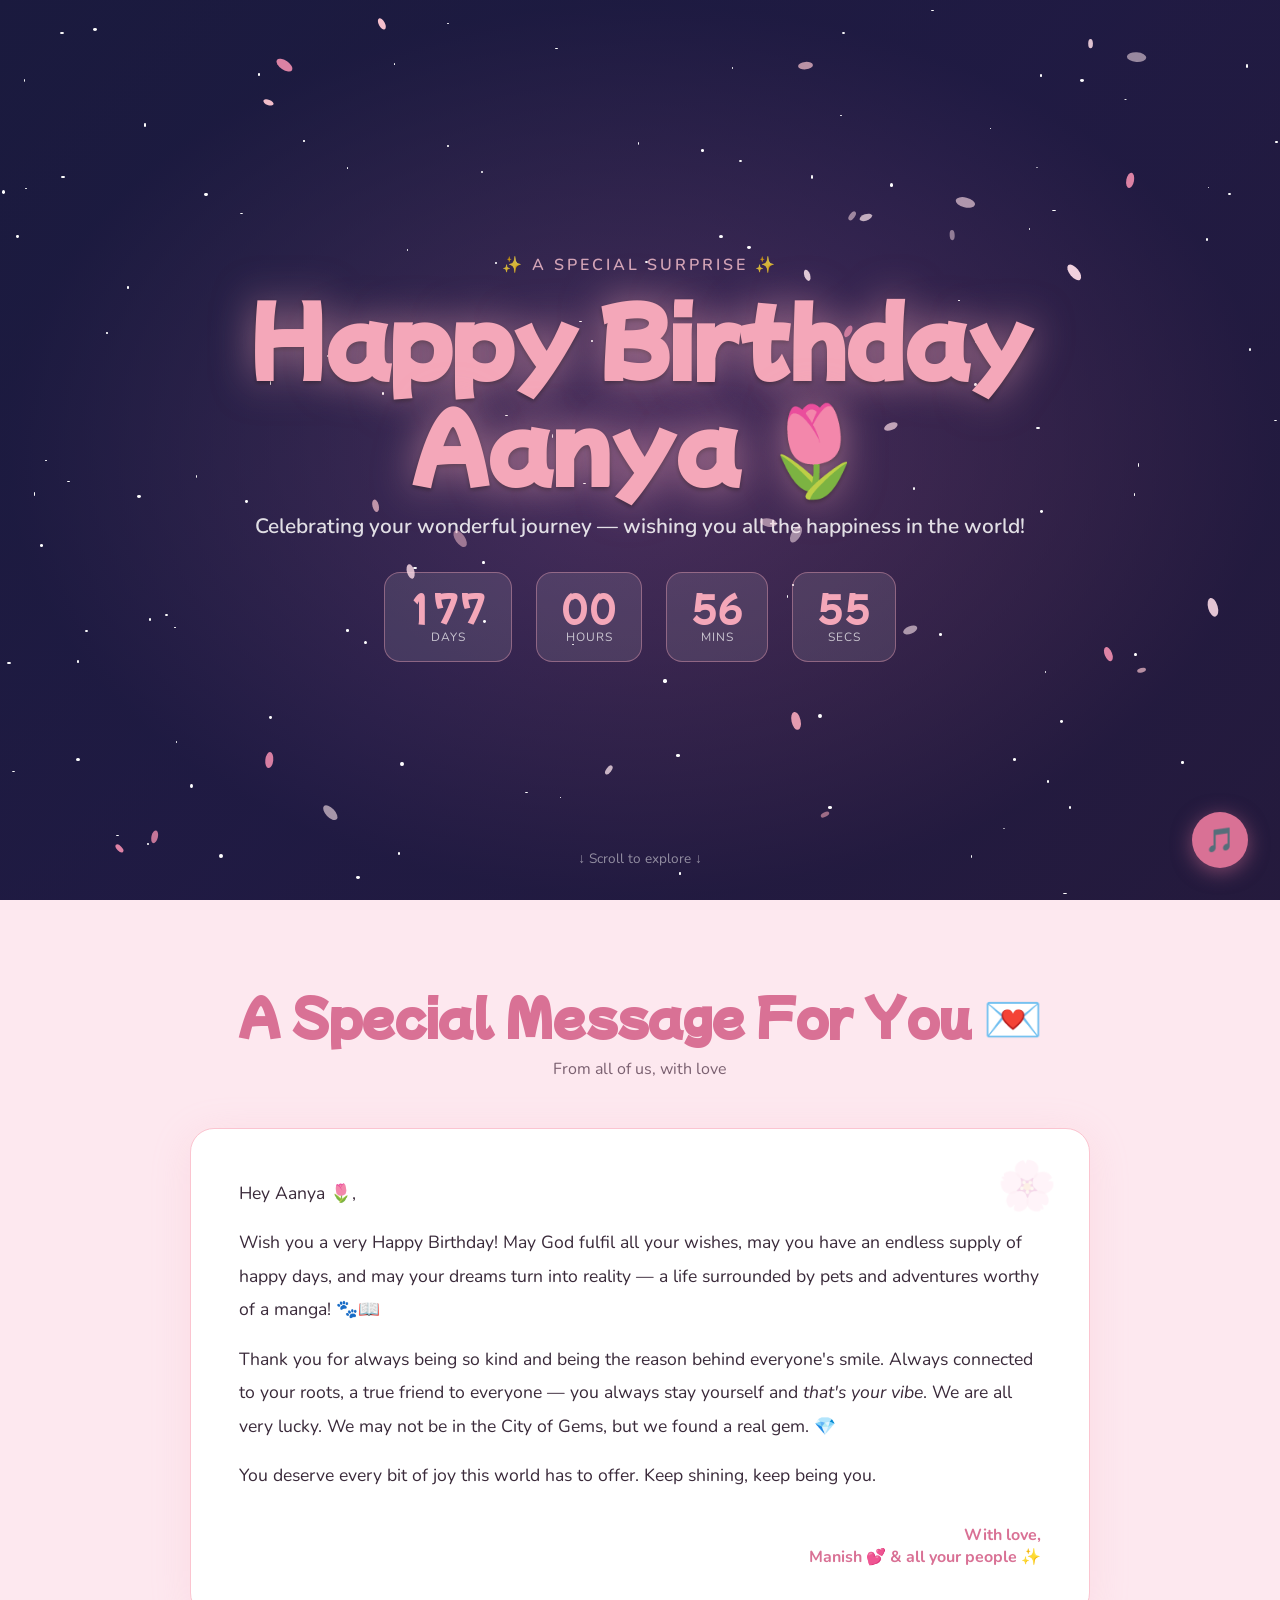
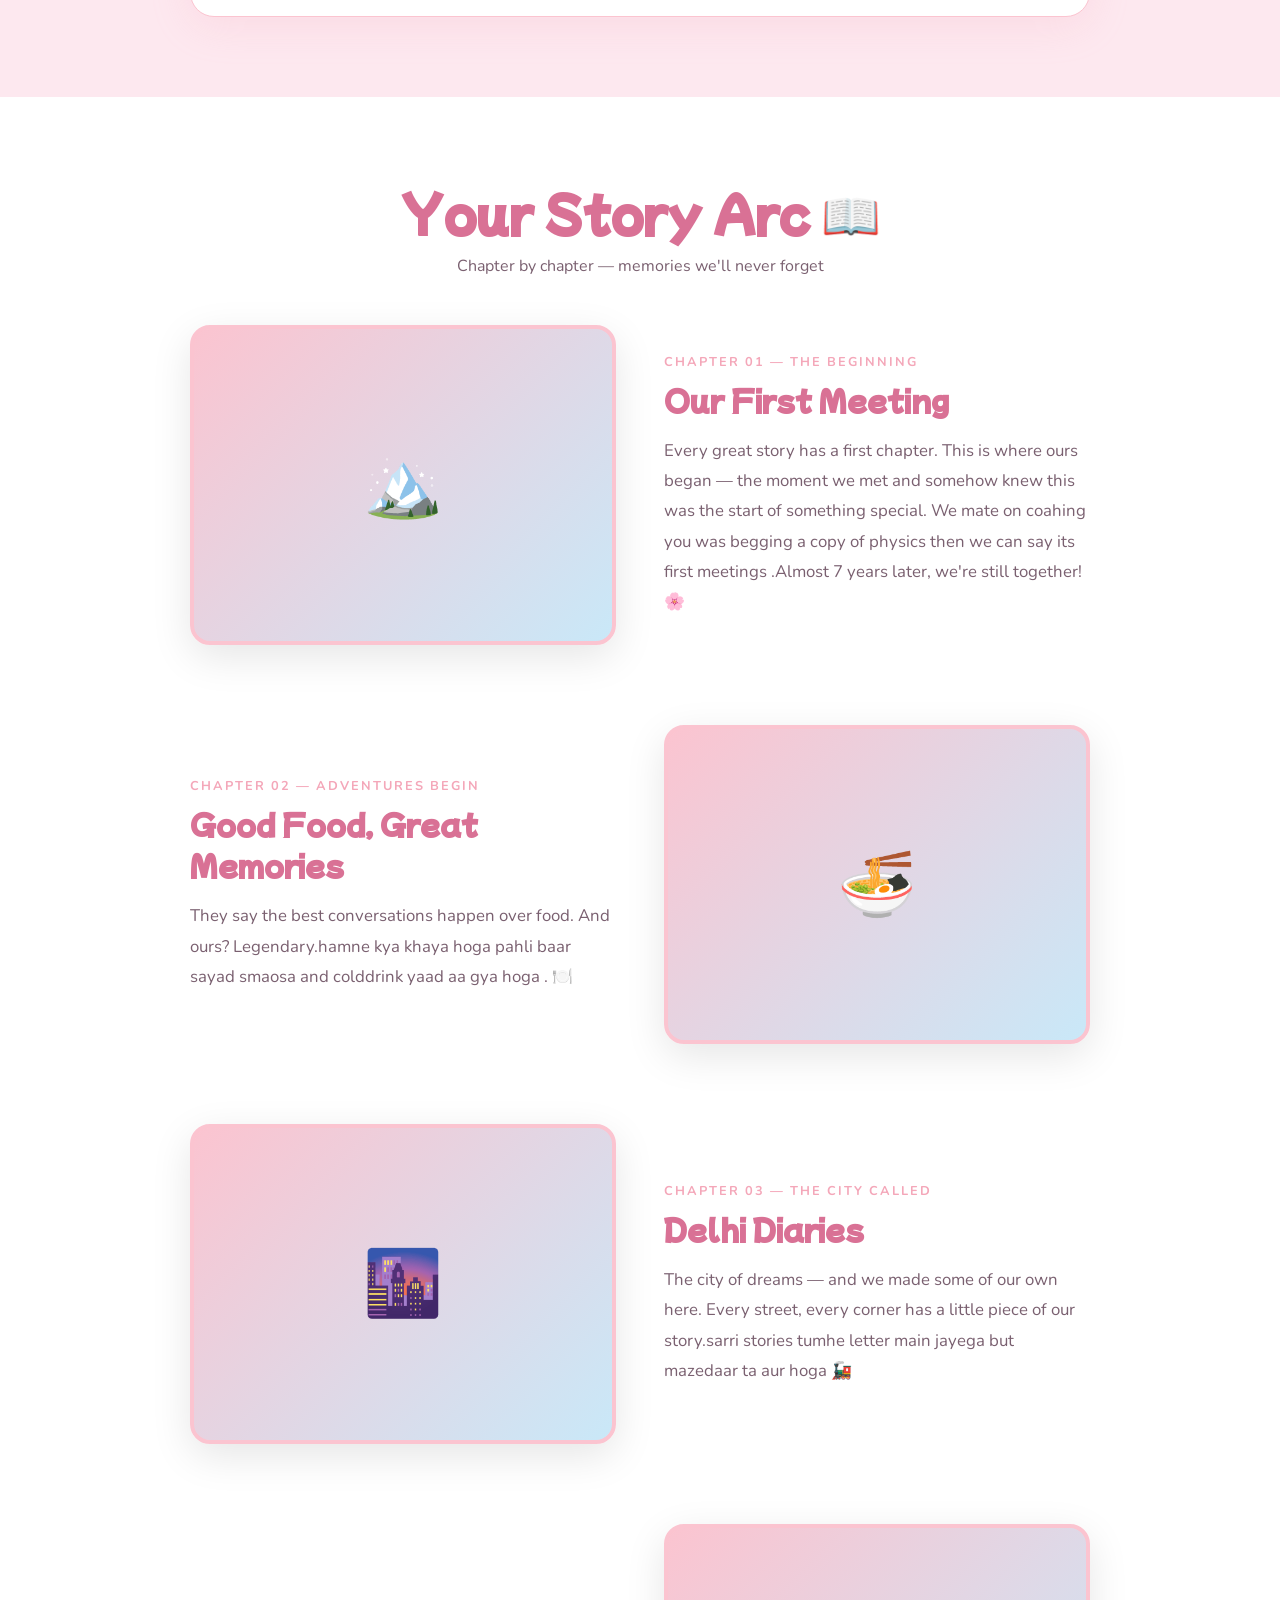
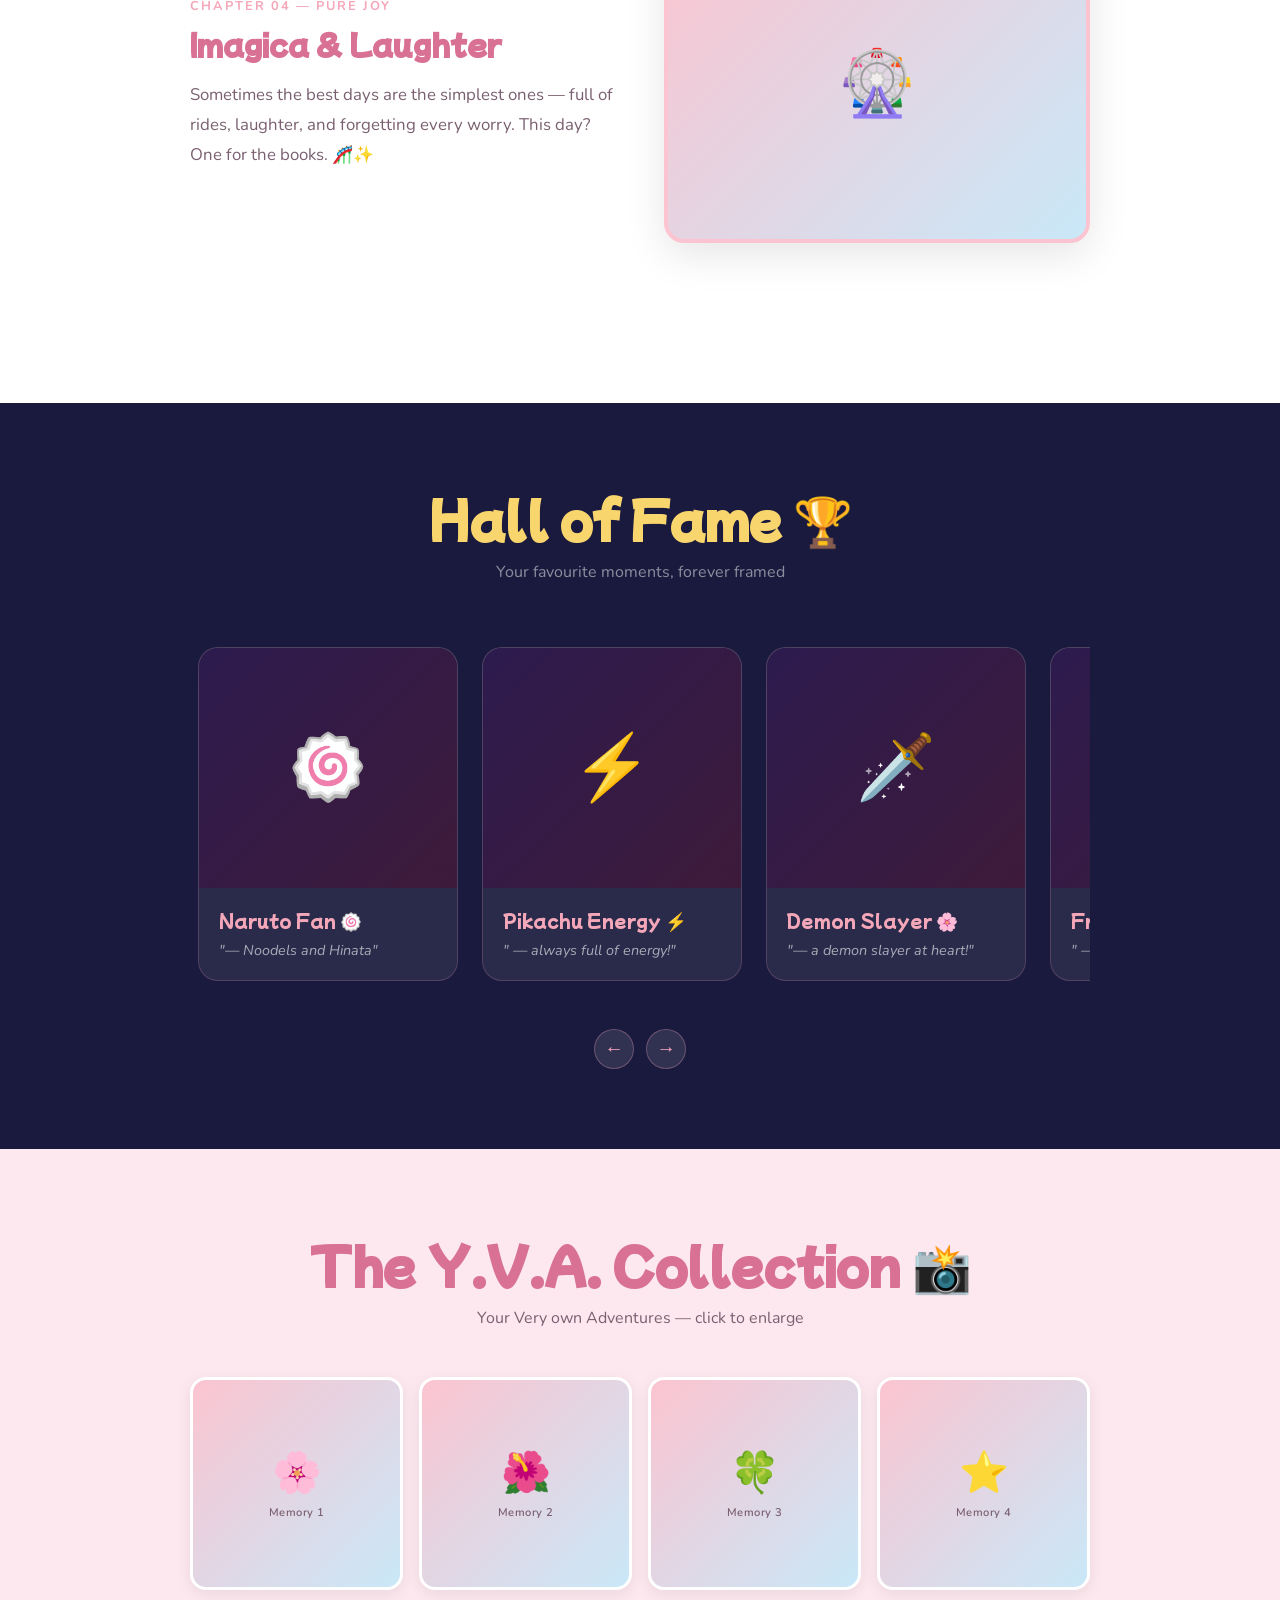
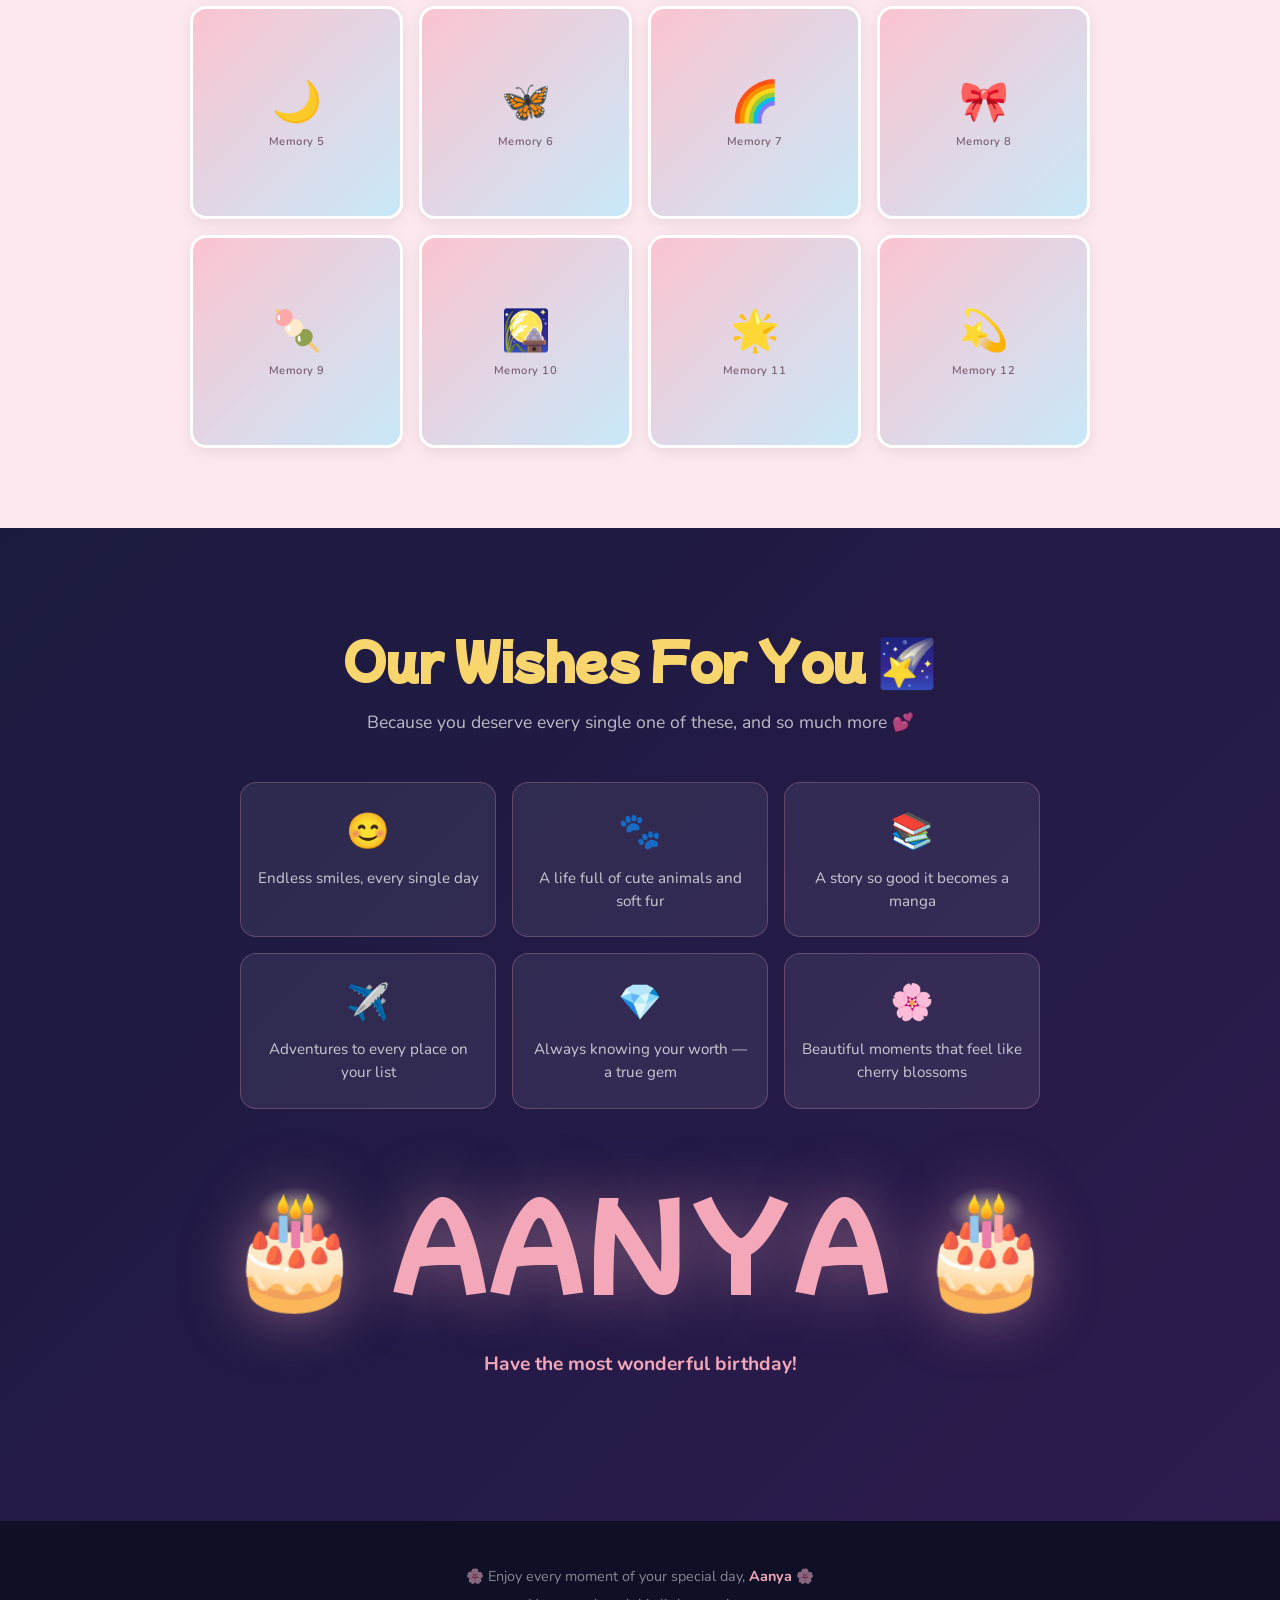
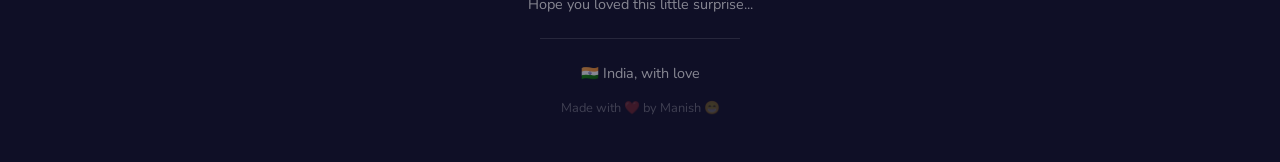
==== mitshua.html @ a1ce15d7 "Add files via upload" ====
<!DOCTYPE html>
<html lang="en" class="scroll-smooth">
<head>
<meta charset="UTF-8">
<meta name="viewport" content="width=device-width, initial-scale=1.0">
<title>Happy Birthday Aanya 🌷</title>
<link rel="preconnect" href="https://fonts.googleapis.com">
<link href="https://fonts.googleapis.com/css2?family=Mochiy+Pop+One&family=Nunito:wght@400;600;700&display=swap" rel="stylesheet">
<style>
  :root {
    --sakura: #f4a7b9;
    --sakura-dark: #d97195;
    --sakura-light: #fde8ef;
    --petal: #fbc4d0;
    --sky: #c9e8f8;
    --sky-dark: #7ec8e3;
    --navy: #1a1a3e;
    --cream: #fff9f9;
    --gold: #f9d56e;
    --text: #3a2a3a;
    --text-soft: #7a6070;
  }
  * { margin: 0; padding: 0; box-sizing: border-box; }
  html { scroll-behavior: smooth; }
  body {
    font-family: 'Nunito', sans-serif;
    background: var(--cream);
    color: var(--text);
    overflow-x: hidden;
  }
  .font-anime { font-family: 'Mochiy Pop One', sans-serif; }

  /* ── SAKURA CANVAS ── */
  #sakura-canvas {
    position: fixed; top: 0; left: 0;
    width: 100%; height: 100%;
    pointer-events: none; z-index: 100;
  }

  /* ── HERO ── */
  .hero {
    min-height: 100vh;
    position: relative;
    display: flex; align-items: center; justify-content: center;
    overflow: hidden;
    background: linear-gradient(135deg, #1a1a3e 0%, #2d1b4e 50%, #3d1a3a 100%);
  }
  .hero-bg-video {
    position: absolute; inset: 0;
    width: 100%; height: 100%;
    object-fit: cover; opacity: 0.35; z-index: 0;
  }
  .hero-overlay {
    position: absolute; inset: 0;
    background: radial-gradient(ellipse at center, rgba(244,167,185,0.15) 0%, rgba(26,26,62,0.7) 70%);
    z-index: 1;
  }
  .hero-stars {
    position: absolute; inset: 0; z-index: 1; overflow: hidden;
  }
  .star {
    position: absolute; width: 3px; height: 3px;
    border-radius: 50%; background: white;
    animation: twinkle 3s infinite alternate;
  }
  @keyframes twinkle { 0%{opacity:0.2} 100%{opacity:1} }
  .hero-content {
    position: relative; z-index: 2;
    text-align: center; padding: 2rem;
    animation: fadeInUp 1.5s ease forwards;
  }
  @keyframes fadeInUp {
    from { opacity: 0; transform: translateY(40px); }
    to   { opacity: 1; transform: translateY(0); }
  }
  .hero h1 {
    font-family: 'Mochiy Pop One', sans-serif;
    font-size: clamp(2.5rem, 8vw, 5.5rem);
    color: var(--sakura);
    text-shadow: 0 0 40px rgba(244,167,185,0.6), 0 2px 4px rgba(0,0,0,0.5);
    line-height: 1.2;
  }
  .hero p {
    color: rgba(255,255,255,0.85);
    font-size: clamp(1rem, 2.5vw, 1.3rem);
    margin-top: 1rem;
    font-weight: 600;
  }
  .countdown {
    display: flex; gap: 1.5rem;
    justify-content: center; flex-wrap: wrap;
    margin-top: 2rem;
  }
  .count-box {
    background: rgba(255,255,255,0.1);
    backdrop-filter: blur(10px);
    border: 1px solid rgba(244,167,185,0.4);
    border-radius: 16px;
    padding: 1rem 1.5rem;
    min-width: 80px;
    text-align: center;
    color: white;
  }
  .count-box .num {
    font-family: 'Mochiy Pop One', sans-serif;
    font-size: 2.2rem; color: var(--sakura); line-height: 1;
  }
  .count-box .lbl {
    font-size: 0.75rem; opacity: 0.7; margin-top: 0.3rem;
    text-transform: uppercase; letter-spacing: 1px;
  }
  .scroll-hint {
    position: absolute; bottom: 2rem; left: 50%; transform: translateX(-50%);
    color: rgba(255,255,255,0.5); font-size: 0.85rem;
    animation: bounce 2s infinite; z-index: 2;
    text-align: center;
  }
  @keyframes bounce {
    0%,100% { transform: translateX(-50%) translateY(0); }
    50%      { transform: translateX(-50%) translateY(-8px); }
  }

  /* ── SECTION SHARED ── */
  section { padding: 5rem 1.5rem; }
  .container { max-width: 900px; margin: 0 auto; }
  .section-title {
    font-family: 'Mochiy Pop One', sans-serif;
    font-size: clamp(2rem, 5vw, 3rem);
    color: var(--sakura-dark);
    text-align: center;
    margin-bottom: 0.5rem;
  }
  .section-sub {
    text-align: center; color: var(--text-soft);
    font-size: 1rem; margin-bottom: 3rem;
  }

  /* ── LETTER ── */
  .letter-section { background: var(--sakura-light); }
  .letter-card {
    background: white;
    border-radius: 24px;
    padding: 3rem;
    box-shadow: 0 8px 40px rgba(244,167,185,0.2);
    border: 1px solid var(--petal);
    position: relative;
    overflow: hidden;
  }
  .letter-card::before {
    content: '🌸';
    position: absolute; top: 1.5rem; right: 2rem;
    font-size: 3rem; opacity: 0.15;
  }
  .letter-card p {
    font-size: 1.1rem; line-height: 1.9;
    color: var(--text); margin-bottom: 1rem;
  }
  .letter-card .sign {
    text-align: right; font-weight: 700;
    color: var(--sakura-dark); margin-top: 2rem;
    font-size: 1rem;
  }

  /* ── TIMELINE ── */
  .timeline-section { background: white; }
  .timeline-item {
    display: flex; gap: 3rem; align-items: center;
    margin-bottom: 5rem;
    opacity: 0; transform: translateY(30px);
    transition: all 0.7s ease;
  }
  .timeline-item.visible { opacity: 1; transform: translateY(0); }
  .timeline-item:nth-child(even) { flex-direction: row-reverse; }
  .timeline-img {
    flex: 1; min-width: 0;
  }
  .timeline-img img {
    width: 100%; border-radius: 20px;
    box-shadow: 0 12px 40px rgba(0,0,0,0.12);
    border: 4px solid var(--petal);
    object-fit: cover;
    aspect-ratio: 4/3;
    background: linear-gradient(135deg, var(--petal), var(--sky));
    display: block;
  }
  .timeline-img .img-placeholder {
    width: 100%; aspect-ratio: 4/3;
    border-radius: 20px;
    background: linear-gradient(135deg, var(--petal) 0%, var(--sky) 100%);
    display: flex; flex-direction: column;
    align-items: center; justify-content: center;
    color: var(--sakura-dark); font-size: 4rem;
    border: 4px solid var(--petal);
    box-shadow: 0 12px 40px rgba(0,0,0,0.1);
  }
  .timeline-img .img-placeholder p {
    font-size: 0.9rem; margin-top: 0.5rem;
    color: var(--text-soft); font-weight: 600;
  }
  .timeline-text { flex: 1; min-width: 0; }
  .timeline-chapter {
    font-size: 0.8rem; font-weight: 700;
    text-transform: uppercase; letter-spacing: 2px;
    color: var(--sakura); margin-bottom: 0.5rem;
  }
  .timeline-title {
    font-family: 'Mochiy Pop One', sans-serif;
    font-size: 1.8rem; color: var(--sakura-dark);
    margin-bottom: 1rem;
  }
  .timeline-body { font-size: 1.05rem; line-height: 1.8; color: var(--text-soft); }
  @media (max-width: 640px) {
    .timeline-item, .timeline-item:nth-child(even) { flex-direction: column; }
  }

  /* ── HALL OF FAME ── */
  .hof-section { background: var(--navy); overflow: hidden; }
  .hof-section .section-title { color: var(--gold); }
  .hof-section .section-sub { color: rgba(255,255,255,0.5); }
  .hof-scroll-wrap { position: relative; }
  .hof-track {
    display: flex; gap: 1.5rem;
    overflow-x: auto; scroll-snap-type: x mandatory;
    padding: 1rem 0.5rem 2rem;
    -webkit-overflow-scrolling: touch;
    scrollbar-width: none;
  }
  .hof-track::-webkit-scrollbar { display: none; }
  .hof-card {
    flex-shrink: 0; width: 260px;
    scroll-snap-align: center;
    background: rgba(255,255,255,0.07);
    border: 1px solid rgba(244,167,185,0.2);
    border-radius: 20px;
    overflow: hidden;
    transition: transform 0.3s ease, box-shadow 0.3s ease;
  }
  .hof-card:hover {
    transform: translateY(-8px);
    box-shadow: 0 20px 40px rgba(244,167,185,0.15);
  }
  .hof-card-img {
    width: 100%; height: 240px; object-fit: cover;
    background: linear-gradient(135deg, #2d1b4e, #3d1a3a);
    display: flex; align-items: center; justify-content: center;
    font-size: 4rem;
  }
  .hof-card-img img { width: 100%; height: 100%; object-fit: cover; }
  .hof-card-body { padding: 1.25rem; }
  .hof-card-title {
    font-family: 'Mochiy Pop One', sans-serif;
    color: var(--sakura); font-size: 1.1rem; margin-bottom: 0.4rem;
  }
  .hof-card-caption { color: rgba(255,255,255,0.6); font-size: 0.9rem; font-style: italic; }
  .hof-nav {
    display: flex; justify-content: center; gap: 0.75rem; margin-top: 1rem;
  }
  .hof-btn {
    width: 40px; height: 40px; border-radius: 50%;
    background: rgba(255,255,255,0.1); border: 1px solid rgba(244,167,185,0.3);
    color: var(--sakura); font-size: 1.2rem; cursor: pointer;
    display: flex; align-items: center; justify-content: center;
    transition: background 0.2s;
  }
  .hof-btn:hover { background: rgba(244,167,185,0.2); }

  /* ── GALLERY ── */
  .gallery-section { background: var(--sakura-light); }
  .gallery-grid {
    display: grid;
    grid-template-columns: repeat(auto-fill, minmax(200px, 1fr));
    gap: 1rem;
  }
  .gallery-item {
    aspect-ratio: 1;
    border-radius: 16px;
    overflow: hidden;
    cursor: pointer;
    position: relative;
    background: linear-gradient(135deg, var(--petal), var(--sky));
    border: 3px solid white;
    box-shadow: 0 4px 15px rgba(0,0,0,0.08);
    opacity: 0; transform: scale(0.9);
    transition: all 0.5s ease;
  }
  .gallery-item.visible { opacity: 1; transform: scale(1); }
  .gallery-item img { width: 100%; height: 100%; object-fit: cover; display: block; }
  .gallery-item .overlay {
    position: absolute; inset: 0;
    background: rgba(244,167,185,0.85);
    display: flex; align-items: center; justify-content: center;
    opacity: 0; transition: opacity 0.3s;
  }
  .gallery-item:hover .overlay { opacity: 1; }
  .gallery-item .overlay span { font-size: 2rem; }
  .gallery-placeholder {
    width: 100%; height: 100%;
    display: flex; flex-direction: column;
    align-items: center; justify-content: center;
    font-size: 2.5rem;
    color: var(--sakura-dark);
  }
  .gallery-placeholder small {
    font-size: 0.7rem; color: var(--text-soft); margin-top: 0.3rem;
    font-weight: 600; letter-spacing: 0.5px;
  }

  /* ── FINALE / WISHES ── */
  .finale-section {
    background: linear-gradient(135deg, var(--navy) 0%, #2d1b4e 100%);
    text-align: center; padding: 6rem 1.5rem;
  }
  .finale-section .section-title { color: var(--gold); margin-bottom: 1rem; }
  .finale-section p { color: rgba(255,255,255,0.7); font-size: 1.1rem; max-width: 600px; margin: 0 auto 3rem; }
  .wishes-grid {
    display: grid;
    grid-template-columns: repeat(auto-fill, minmax(200px, 1fr));
    gap: 1rem; max-width: 800px; margin: 0 auto 3rem;
  }
  .wish-card {
    background: rgba(255,255,255,0.07);
    border: 1px solid rgba(244,167,185,0.25);
    border-radius: 16px; padding: 1.5rem 1rem;
    color: white; text-align: center;
    opacity: 0; transform: translateY(20px);
    transition: all 0.6s ease;
  }
  .wish-card.visible { opacity: 1; transform: translateY(0); }
  .wish-card .wish-icon { font-size: 2.2rem; margin-bottom: 0.75rem; }
  .wish-card .wish-text { font-size: 0.95rem; color: rgba(255,255,255,0.75); line-height: 1.5; }
  .big-text {
    font-family: 'Mochiy Pop One', sans-serif;
    font-size: clamp(3rem, 10vw, 7rem);
    color: var(--sakura);
    text-shadow: 0 0 60px rgba(244,167,185,0.5);
    margin: 2rem 0;
    animation: pulse 2s infinite alternate;
  }
  @keyframes pulse {
    from { text-shadow: 0 0 30px rgba(244,167,185,0.4); }
    to   { text-shadow: 0 0 80px rgba(244,167,185,0.9), 0 0 120px rgba(244,167,185,0.3); }
  }

  /* ── FOOTER ── */
  footer {
    background: #0f0f26; color: rgba(255,255,255,0.5);
    text-align: center; padding: 2.5rem 1rem;
    font-size: 0.9rem;
  }
  footer strong { color: var(--sakura); }
  footer p { margin: 0.3rem 0; }

  /* ── LIGHTBOX ── */
  .lightbox-overlay {
    position: fixed; inset: 0;
    background: rgba(0,0,0,0.92);
    z-index: 999;
    display: none; align-items: center; justify-content: center;
  }
  .lightbox-overlay.active { display: flex; }
  .lightbox-inner { position: relative; max-width: 90vw; max-height: 90vh; }
  .lightbox-inner img { max-width: 90vw; max-height: 85vh; border-radius: 12px; object-fit: contain; }
  .lightbox-close {
    position: absolute; top: -2rem; right: 0;
    color: white; font-size: 2rem; cursor: pointer; background: none; border: none;
  }
  .lightbox-placeholder {
    min-width: 400px; min-height: 300px;
    background: linear-gradient(135deg, #2d1b4e, #3d1a3a);
    border-radius: 12px;
    display: flex; align-items: center; justify-content: center;
    font-size: 5rem;
  }

  /* ── FLOATING HEARTS ── */
  .floating-heart {
    position: fixed; pointer-events: none; z-index: 99;
    font-size: 1.5rem;
    animation: floatUp 4s ease-in forwards;
  }
  @keyframes floatUp {
    0%   { opacity: 1; transform: translateY(0) rotate(0deg); }
    100% { opacity: 0; transform: translateY(-300px) rotate(30deg); }
  }

  /* ── SCROLL PROGRESS ── */
  #progress-bar {
    position: fixed; top: 0; left: 0; height: 3px;
    background: linear-gradient(90deg, var(--sakura), var(--gold));
    z-index: 200; width: 0%;
    transition: width 0.1s linear;
  }

  /* ── MUSIC PLAYER ── */
  .music-fab {
    position: fixed; bottom: 2rem; right: 2rem;
    z-index: 150;
    width: 56px; height: 56px;
    border-radius: 50%;
    background: var(--sakura-dark);
    border: none; cursor: pointer;
    box-shadow: 0 4px 20px rgba(217,113,149,0.5);
    display: flex; align-items: center; justify-content: center;
    font-size: 1.5rem;
    transition: transform 0.3s, box-shadow 0.3s;
    color: white;
  }
  .music-fab:hover { transform: scale(1.1); box-shadow: 0 6px 28px rgba(217,113,149,0.7); }
  .music-fab.playing { animation: spin 4s linear infinite; }
  @keyframes spin { from{transform:rotate(0)} to{transform:rotate(360deg)} }

  /* ── AOS-LIKE via IntersectionObserver ── */
  .reveal {
    opacity: 0; transform: translateY(30px);
    transition: all 0.7s ease;
  }
  .reveal.visible { opacity: 1; transform: translateY(0); }
</style>
</head>
<body>

<!-- Scroll progress -->
<div id="progress-bar"></div>

<!-- Sakura canvas -->
<canvas id="sakura-canvas"></canvas>

<!-- Lightbox -->
<div class="lightbox-overlay" id="lightbox">
  <div class="lightbox-inner">
    <button class="lightbox-close" onclick="closeLightbox()">✕</button>
    <div id="lightbox-content"></div>
  </div>
</div>

<!-- Music FAB -->
<button class="music-fab" id="music-btn" title="Play Birthday Song" onclick="toggleMusic()">🎵</button>

<!-- ─────────────── HERO ─────────────── -->
<header class="hero">
  <video class="hero-bg-video" autoplay loop muted playsinline>
    <source src="img/sa.mp4" type="video/mp4">
  </video>
  <div class="hero-overlay"></div>
  <div class="hero-stars" id="stars"></div>

  <div class="hero-content">
    <p style="color:var(--petal);font-size:1rem;letter-spacing:3px;text-transform:uppercase;margin-bottom:0.5rem;opacity:0.8;">✨ A Special Surprise ✨</p>
    <h1>Happy Birthday<br>Aanya 🌷</h1>
    <p>Celebrating your wonderful journey — wishing you all the happiness in the world!</p>

    <div class="countdown" id="countdown">
      <div class="count-box"><div class="num" id="cd-d">00</div><div class="lbl">Days</div></div>
      <div class="count-box"><div class="num" id="cd-h">00</div><div class="lbl">Hours</div></div>
      <div class="count-box"><div class="num" id="cd-m">00</div><div class="lbl">Mins</div></div>
      <div class="count-box"><div class="num" id="cd-s">00</div><div class="lbl">Secs</div></div>
    </div>
  </div>

  <div class="scroll-hint">↓ Scroll to explore ↓</div>
</header>

<!-- ─────────────── LETTER ─────────────── -->
<section class="letter-section">
  <div class="container">
    <h2 class="section-title reveal">A Special Message For You 💌</h2>
    <p class="section-sub reveal">From all of us, with love</p>
    <div class="letter-card reveal">
      <p>Hey Aanya 🌷,</p>
      <p>Wish you a very Happy Birthday! May God fulfil all your wishes, may you have an endless supply of happy days, and may your dreams turn into reality — a life surrounded by pets and adventures worthy of a manga! 🐾📖</p>
      <p>Thank you for always being so kind and being the reason behind everyone's smile. Always connected to your roots, a true friend to everyone — you always stay yourself and <em>that's your vibe</em>. We are all very lucky. We may not be in the City of Gems, but we found a real gem. 💎</p>
      <p>You deserve every bit of joy this world has to offer. Keep shining, keep being you.</p>
      <div class="sign">With love,<br>Manish 💕 & all your people ✨</div>
    </div>
  </div>
</section>

<!-- ─────────────── TIMELINE ─────────────── -->
<section class="timeline-section">
  <div class="container">
    <h2 class="section-title reveal">Your Story Arc 📖</h2>
    <p class="section-sub reveal">Chapter by chapter — memories we'll never forget</p>

    <div class="timeline-item">
      <div class="timeline-img">
        <div class="img-placeholder" onclick="openLightbox('img/jammu.png','🏔️')">
          <span>🏔️</span>
          
        </div>
      </div>
      <div class="timeline-text">
        <p class="timeline-chapter">Chapter 01 — The Beginning</p>
        <h3 class="timeline-title">Our First Meeting</h3>
        <p class="timeline-body">Every great story has a first chapter. This is where ours began — the moment we met and somehow knew this was the start of something special. We mate on coahing you was begging a copy of physics then we can say its first meetings  .Almost 7 years later, we're still together! 🌸</p>
      </div>
    </div>

    <div class="timeline-item">
      <div class="timeline-img">
        <div class="img-placeholder" onclick="openLightbox('img/food.png','🍜')">
          <span>🍜</span>
          
        </div>
      </div>
      <div class="timeline-text">
        <p class="timeline-chapter">Chapter 02 — Adventures Begin</p>
        <h3 class="timeline-title">Good Food, Great Memories</h3>
        <p class="timeline-body">They say the best conversations happen over food. And ours? Legendary.hamne kya khaya hoga pahli baar sayad smaosa and colddrink yaad aa gya hoga . 🍽️</p>
      </div>
    </div>

    <div class="timeline-item">
      <div class="timeline-img">
        <div class="img-placeholder" onclick="openLightbox('img/mumbai.png','🌆')">
          <span>🌆</span>
          
        </div>
      </div>
      <div class="timeline-text">
        <p class="timeline-chapter">Chapter 03 — The City Called</p>
        <h3 class="timeline-title">Delhi Diaries</h3>
        <p class="timeline-body">The city of dreams — and we made some of our own here. Every street, every corner has a little piece of our story.sarri stories tumhe letter main jayega but mazedaar ta aur hoga  🚂</p>
      </div>
    </div>

    <div class="timeline-item">
      <div class="timeline-img">
        <div class="img-placeholder" onclick="openLightbox('img/imagica.png','🎡')">
          <span>🎡</span>
          
        </div>
      </div>
      <div class="timeline-text">
        <p class="timeline-chapter">Chapter 04 — Pure Joy</p>
        <h3 class="timeline-title">Imagica & Laughter</h3>
        <p class="timeline-body">Sometimes the best days are the simplest ones — full of rides, laughter, and forgetting every worry. This day? One for the books. 🎢✨</p>
      </div>
    </div>
  </div>
</section>

<!-- ─────────────── HALL OF FAME ─────────────── -->
<section class="hof-section">
  <div class="container">
    <h2 class="section-title reveal">Hall of Fame 🏆</h2>
    <p class="section-sub reveal">Your favourite moments, forever framed</p>

    <div class="hof-scroll-wrap">
      <div class="hof-track" id="hof-track">

        <div class="hof-card">
          <div class="hof-card-img" onclick="openLightbox('img/naruto.png','🍥')">
            <img src="img/naruto.png" alt="Photo 1" onerror="this.parentNode.innerHTML='🍥'">
          </div>
          <div class="hof-card-body">
            <div class="hof-card-title">Naruto Fan 🍥</div>
            <div class="hof-card-caption">"— Noodels and Hinata"</div>
          </div>
        </div>

        <div class="hof-card">
          <div class="hof-card-img" onclick="openLightbox('img/pickachu.png','⚡')">
            <img src="img/pickachu.png" alt="Photo 2" onerror="this.parentNode.innerHTML='⚡'">
          </div>
          <div class="hof-card-body">
            <div class="hof-card-title">Pikachu Energy ⚡</div>
            <div class="hof-card-caption">" — always full of energy!"</div>
          </div>
        </div>

        <div class="hof-card">
          <div class="hof-card-img" onclick="openLightbox('img/demon.png','🗡️')">
            <img src="img/demon.png" alt="Photo 3" onerror="this.parentNode.innerHTML='🗡️'">
          </div>
          <div class="hof-card-body">
            <div class="hof-card-title">Demon Slayer 🌸</div>
            <div class="hof-card-caption">"— a demon slayer at heart!"</div>
          </div>
        </div>

        <div class="hof-card">
          <div class="hof-card-img" onclick="openLightbox('img/spirit.png','🌊')">
            <img src="img/spirit.png" alt="Photo 4" onerror="this.parentNode.innerHTML='🌊'">
          </div>
          <div class="hof-card-body">
            <div class="hof-card-title">Free Spirit 🌊</div>
            <div class="hof-card-caption">" — wild and free, always"</div>
          </div>
        </div>

        <div class="hof-card">
          <div class="hof-card-img" onclick="openLightbox('img/tokyo.png','🗼')">
            <img src="img/tokyo.png" alt="Photo 5" onerror="this.parentNode.innerHTML='🗼'">
          </div>
          <div class="hof-card-body">
            <div class="hof-card-title">Tokyo Dreams 🗼</div>
            <div class="hof-card-caption">" — someday, Tokyo awaits!"</div>
          </div>
        </div>

        <div class="hof-card">
          <div class="hof-card-img" onclick="openLightbox('img/L.png','🍎')">
            <img src="img/L.png" alt="Photo 6" onerror="this.parentNode.innerHTML='🍎'">
          </div>
          <div class="hof-card-body">
            <div class="hof-card-title">L from Death Note 🍎</div>
            <div class="hof-card-caption">"— genius vibes only"</div>
          </div>
        </div>

      </div>

      <div class="hof-nav">
        <button class="hof-btn" id="hof-left">←</button>
        <button class="hof-btn" id="hof-right">→</button>
      </div>
    </div>
  </div>
</section>

<!-- ─────────────── GALLERY ─────────────── -->
<section class="gallery-section">
  <div class="container">
    <h2 class="section-title reveal">The Y.V.A. Collection 📸</h2>
    <p class="section-sub reveal">Your Very own Adventures — click to enlarge</p>
    <div class="gallery-grid" id="gallery">
      <!-- 12 items -->
      <div class="gallery-item" onclick="openLightbox('img/1.png','🌸')">
        <img src="img/1.png" alt="Memory 1" onerror="this.style.display='none';this.nextElementSibling.style.display='flex'">
        <div class="gallery-placeholder" style="display:none"><span>🌸</span><small>Memory 1</small></div>
        <div class="overlay"><span>🔍</span></div>
      </div>
      <div class="gallery-item" onclick="openLightbox('img/2.png','🌺')">
        <img src="img/2.png" alt="Memory 2" onerror="this.style.display='none';this.nextElementSibling.style.display='flex'">
        <div class="gallery-placeholder" style="display:none"><span>🌺</span><small>Memory 2</small></div>
        <div class="overlay"><span>🔍</span></div>
      </div>
      <div class="gallery-item" onclick="openLightbox('img/3.png','🍀')">
        <img src="img/3.png" alt="Memory 3" onerror="this.style.display='none';this.nextElementSibling.style.display='flex'">
        <div class="gallery-placeholder" style="display:none"><span>🍀</span><small>Memory 3</small></div>
        <div class="overlay"><span>🔍</span></div>
      </div>
      <div class="gallery-item" onclick="openLightbox('img/4.png','⭐')">
        <img src="img/4.png" alt="Memory 4" onerror="this.style.display='none';this.nextElementSibling.style.display='flex'">
        <div class="gallery-placeholder" style="display:none"><span>⭐</span><small>Memory 4</small></div>
        <div class="overlay"><span>🔍</span></div>
      </div>
      <div class="gallery-item" onclick="openLightbox('img/5.png','🌙')">
        <img src="img/5.png" alt="Memory 5" onerror="this.style.display='none';this.nextElementSibling.style.display='flex'">
        <div class="gallery-placeholder" style="display:none"><span>🌙</span><small>Memory 5</small></div>
        <div class="overlay"><span>🔍</span></div>
      </div>
      <div class="gallery-item" onclick="openLightbox('img/6.png','🦋')">
        <img src="img/6.png" alt="Memory 6" onerror="this.style.display='none';this.nextElementSibling.style.display='flex'">
        <div class="gallery-placeholder" style="display:none"><span>🦋</span><small>Memory 6</small></div>
        <div class="overlay"><span>🔍</span></div>
      </div>
      <div class="gallery-item" onclick="openLightbox('img/7.png','🌈')">
        <img src="img/7.png" alt="Memory 7" onerror="this.style.display='none';this.nextElementSibling.style.display='flex'">
        <div class="gallery-placeholder" style="display:none"><span>🌈</span><small>Memory 7</small></div>
        <div class="overlay"><span>🔍</span></div>
      </div>
      <div class="gallery-item" onclick="openLightbox('img/8.png','🎀')">
        <img src="img/8.png" alt="Memory 8" onerror="this.style.display='none';this.nextElementSibling.style.display='flex'">
        <div class="gallery-placeholder" style="display:none"><span>🎀</span><small>Memory 8</small></div>
        <div class="overlay"><span>🔍</span></div>
      </div>
      <div class="gallery-item" onclick="openLightbox('img/9.png','🍡')">
        <img src="img/9.png" alt="Memory 9" onerror="this.style.display='none';this.nextElementSibling.style.display='flex'">
        <div class="gallery-placeholder" style="display:none"><span>🍡</span><small>Memory 9</small></div>
        <div class="overlay"><span>🔍</span></div>
      </div>
      <div class="gallery-item" onclick="openLightbox('img/10.png','🎑')">
        <img src="img/10.png" alt="Memory 10" onerror="this.style.display='none';this.nextElementSibling.style.display='flex'">
        <div class="gallery-placeholder" style="display:none"><span>🎑</span><small>Memory 10</small></div>
        <div class="overlay"><span>🔍</span></div>
      </div>
      <div class="gallery-item" onclick="openLightbox('img/11.png','🌟')">
        <img src="img/11.png" alt="Memory 11" onerror="this.style.display='none';this.nextElementSibling.style.display='flex'">
        <div class="gallery-placeholder" style="display:none"><span>🌟</span><small>Memory 11</small></div>
        <div class="overlay"><span>🔍</span></div>
      </div>
      <div class="gallery-item" onclick="openLightbox('img/12.png','💫')">
        <img src="img/12.png" alt="Memory 12" onerror="this.style.display='none';this.nextElementSibling.style.display='flex'">
        <div class="gallery-placeholder" style="display:none"><span>💫</span><small>Memory 12</small></div>
        <div class="overlay"><span>🔍</span></div>
      </div>
    </div>
  </div>
</section>

<!-- ─────────────── FINALE ─────────────── -->
<section class="finale-section">
  <div class="container">
    <h2 class="section-title reveal">Our Wishes For You 🌠</h2>
    <p class="reveal">Because you deserve every single one of these, and so much more 💕</p>

    <div class="wishes-grid">
      <div class="wish-card reveal"><div class="wish-icon">😊</div><div class="wish-text">Endless smiles, every single day</div></div>
      <div class="wish-card reveal" style="transition-delay:0.1s"><div class="wish-icon">🐾</div><div class="wish-text">A life full of cute animals and soft fur</div></div>
      <div class="wish-card reveal" style="transition-delay:0.2s"><div class="wish-icon">📚</div><div class="wish-text">A story so good it becomes a manga</div></div>
      <div class="wish-card reveal" style="transition-delay:0.3s"><div class="wish-icon">✈️</div><div class="wish-text">Adventures to every place on your list</div></div>
      <div class="wish-card reveal" style="transition-delay:0.4s"><div class="wish-icon">💎</div><div class="wish-text">Always knowing your worth — a true gem</div></div>
      <div class="wish-card reveal" style="transition-delay:0.5s"><div class="wish-icon">🌸</div><div class="wish-text">Beautiful moments that feel like cherry blossoms</div></div>
    </div>

    <div class="big-text reveal">🎂 AANYA 🎂</div>

    <p class="reveal" style="color:var(--sakura);font-size:1.2rem;font-weight:700;">Have the most wonderful birthday!</p>
  </div>
</section>

<!-- ─────────────── FOOTER ─────────────── -->
<footer>
  <p>🌸 Enjoy every moment of your special day, <strong>Aanya</strong> 🌸</p>
  <p style="margin-top:0.5rem;">Hope you loved this little surprise...</p>
  <hr style="border:none;border-top:1px solid rgba(255,255,255,0.1);margin:1.5rem auto;max-width:200px">
  <p>🇮🇳 India, with love</p>
  <p style="margin-top:1rem;opacity:0.4;font-size:0.8rem">Made with ❤️ by Manish 😁</p>
</footer>

<!-- ─────────────── JAVASCRIPT ─────────────── -->
<script>
// ── STARS ──
(function() {
  const el = document.getElementById('stars');
  for (let i = 0; i < 120; i++) {
    const s = document.createElement('div');
    s.className = 'star';
    s.style.cssText = `
      left:${Math.random()*100}%;
      top:${Math.random()*100}%;
      width:${Math.random()*3+1}px;
      height:${Math.random()*3+1}px;
      animation-delay:${Math.random()*3}s;
      animation-duration:${2+Math.random()*3}s;
    `;
    el.appendChild(s);
  }
})();

// ── SAKURA PETALS ──
(function() {
  const canvas = document.getElementById('sakura-canvas');
  const ctx = canvas.getContext('2d');
  let petals = [];

  function resize() {
    canvas.width = window.innerWidth;
    canvas.height = window.innerHeight;
  }
  resize();
  window.addEventListener('resize', resize);

  class Petal {
    constructor() { this.reset(); this.y = Math.random() * window.innerHeight; }
    reset() {
      this.x = Math.random() * window.innerWidth;
      this.y = -20;
      this.r = 4 + Math.random() * 6;
      this.speedY = 0.8 + Math.random() * 1.5;
      this.speedX = (Math.random() - 0.5) * 1.5;
      this.rotation = Math.random() * Math.PI * 2;
      this.rotSpeed = (Math.random() - 0.5) * 0.05;
      this.alpha = 0.5 + Math.random() * 0.5;
      const colors = ['#f4a7b9','#fbc4d0','#f8d7e3','#fce4ec','#f48fb1'];
      this.color = colors[Math.floor(Math.random()*colors.length)];
    }
    update() {
      this.y += this.speedY;
      this.x += this.speedX + Math.sin(this.y * 0.01) * 0.5;
      this.rotation += this.rotSpeed;
      if (this.y > window.innerHeight + 20) this.reset();
    }
    draw() {
      ctx.save();
      ctx.translate(this.x, this.y);
      ctx.rotate(this.rotation);
      ctx.globalAlpha = this.alpha;
      ctx.fillStyle = this.color;
      ctx.beginPath();
      ctx.ellipse(0, 0, this.r, this.r * 0.5, 0, 0, Math.PI * 2);
      ctx.fill();
      ctx.restore();
    }
  }

  for (let i = 0; i < 35; i++) petals.push(new Petal());

  function animate() {
    ctx.clearRect(0, 0, canvas.width, canvas.height);
    petals.forEach(p => { p.update(); p.draw(); });
    requestAnimationFrame(animate);
  }
  animate();
})();

// ── COUNTDOWN ──
(function() {
  // Set your birthday target here — format: YYYY, MM-1, DD
  // Default: next June 1st (adjust to Aanya's actual birthday!)
  function getNextBirthday() {
    const now = new Date();
    let bd = new Date(now.getFullYear(), 5, 1); // June 1 — change month/day!
    if (bd < now) bd.setFullYear(bd.getFullYear() + 1);
    return bd;
  }

  function pad(n) { return String(n).padStart(2,'0'); }

  function tick() {
    const diff = getNextBirthday() - new Date();
    if (diff <= 0) {
      document.getElementById('cd-d').textContent = '🎂';
      document.getElementById('cd-h').textContent = '🎂';
      document.getElementById('cd-m').textContent = '🎂';
      document.getElementById('cd-s').textContent = '🎂';
      return;
    }
    const days  = Math.floor(diff / 86400000);
    const hours = Math.floor((diff % 86400000) / 3600000);
    const mins  = Math.floor((diff % 3600000) / 60000);
    const secs  = Math.floor((diff % 60000) / 1000);
    document.getElementById('cd-d').textContent = pad(days);
    document.getElementById('cd-h').textContent = pad(hours);
    document.getElementById('cd-m').textContent = pad(mins);
    document.getElementById('cd-s').textContent = pad(secs);
  }
  tick();
  setInterval(tick, 1000);
})();

// ── SCROLL PROGRESS ──
window.addEventListener('scroll', () => {
  const h = document.documentElement;
  const pct = (h.scrollTop / (h.scrollHeight - h.clientHeight)) * 100;
  document.getElementById('progress-bar').style.width = pct + '%';
});

// ── INTERSECTION OBSERVER ──
const observer = new IntersectionObserver((entries) => {
  entries.forEach(e => {
    if (e.isIntersecting) e.target.classList.add('visible');
  });
}, { threshold: 0.15 });

document.querySelectorAll('.reveal, .timeline-item, .gallery-item, .wish-card').forEach(el => observer.observe(el));

// ── HOF SCROLL BUTTONS ──
document.getElementById('hof-left').addEventListener('click', () => {
  document.getElementById('hof-track').scrollBy({ left: -280, behavior: 'smooth' });
});
document.getElementById('hof-right').addEventListener('click', () => {
  document.getElementById('hof-track').scrollBy({ left: 280, behavior: 'smooth' });
});

// ── LIGHTBOX ──
function openLightbox(src, fallback) {
  const lb = document.getElementById('lightbox');
  const cnt = document.getElementById('lightbox-content');
  const img = new Image();
  img.src = src;
  img.onload = () => {
    cnt.innerHTML = '';
    cnt.appendChild(img);
  };
  img.onerror = () => {
    cnt.innerHTML = `<div class="lightbox-placeholder">${fallback}</div>`;
  };
  lb.classList.add('active');
  document.body.style.overflow = 'hidden';
}
function closeLightbox() {
  document.getElementById('lightbox').classList.remove('active');
  document.body.style.overflow = '';
}
document.getElementById('lightbox').addEventListener('click', function(e) {
  if (e.target === this) closeLightbox();
});
document.addEventListener('keydown', e => { if (e.key === 'Escape') closeLightbox(); });
window.openLightbox = openLightbox;
window.closeLightbox = closeLightbox;

// ── FLOATING HEARTS on click ──
document.addEventListener('click', (e) => {
  if (e.target.closest('.hof-btn') || e.target.closest('#music-btn') || e.target.closest('.lightbox-overlay')) return;
  const hearts = ['💕','🌸','✨','💖','🌷','⭐'];
  const h = document.createElement('div');
  h.className = 'floating-heart';
  h.textContent = hearts[Math.floor(Math.random()*hearts.length)];
  h.style.left = (e.clientX - 15) + 'px';
  h.style.top  = (e.clientY - 15) + 'px';
  document.body.appendChild(h);
  setTimeout(() => h.remove(), 4000);
});

// ── MUSIC (uses Web Audio API to play a simple birthday tune) ──
let audioCtx = null, isPlaying = false, sourceNodes = [];
function playBirthdaySong(ctx) {
  const notes = [
    261.6,261.6,293.7,261.6,349.2,329.6,0,
    261.6,261.6,293.7,261.6,392,349.2,0,
    261.6,261.6,523.2,440,349.2,329.6,293.7,0,
    466.2,466.2,440,349.2,392,349.2,0
  ];
  const dur = 0.28;
  let t = ctx.currentTime + 0.1;
  notes.forEach(freq => {
    if (freq === 0) { t += dur; return; }
    const osc = ctx.createOscillator();
    const gain = ctx.createGain();
    osc.connect(gain); gain.connect(ctx.destination);
    osc.frequency.value = freq;
    osc.type = 'triangle';
    gain.gain.setValueAtTime(0, t);
    gain.gain.linearRampToValueAtTime(0.25, t + 0.02);
    gain.gain.linearRampToValueAtTime(0, t + dur - 0.05);
    osc.start(t); osc.stop(t + dur);
    sourceNodes.push(osc);
    t += dur;
  });
  return t - ctx.currentTime;
}

function toggleMusic() {
  const btn = document.getElementById('music-btn');
  if (isPlaying) {
    sourceNodes.forEach(n => { try { n.stop(); } catch(e) {} });
    sourceNodes = [];
    if (audioCtx) { audioCtx.close(); audioCtx = null; }
    isPlaying = false;
    btn.classList.remove('playing');
    btn.textContent = '🎵';
  } else {
    audioCtx = new (window.AudioContext || window.webkitAudioContext)();
    const len = playBirthdaySong(audioCtx);
    isPlaying = true;
    btn.classList.add('playing');
    btn.textContent = '🎶';
    setTimeout(() => {
      isPlaying = false;
      btn.classList.remove('playing');
      btn.textContent = '🎵';
      sourceNodes = [];
    }, len * 1000);
  }
}
</script>
</body>
</html>
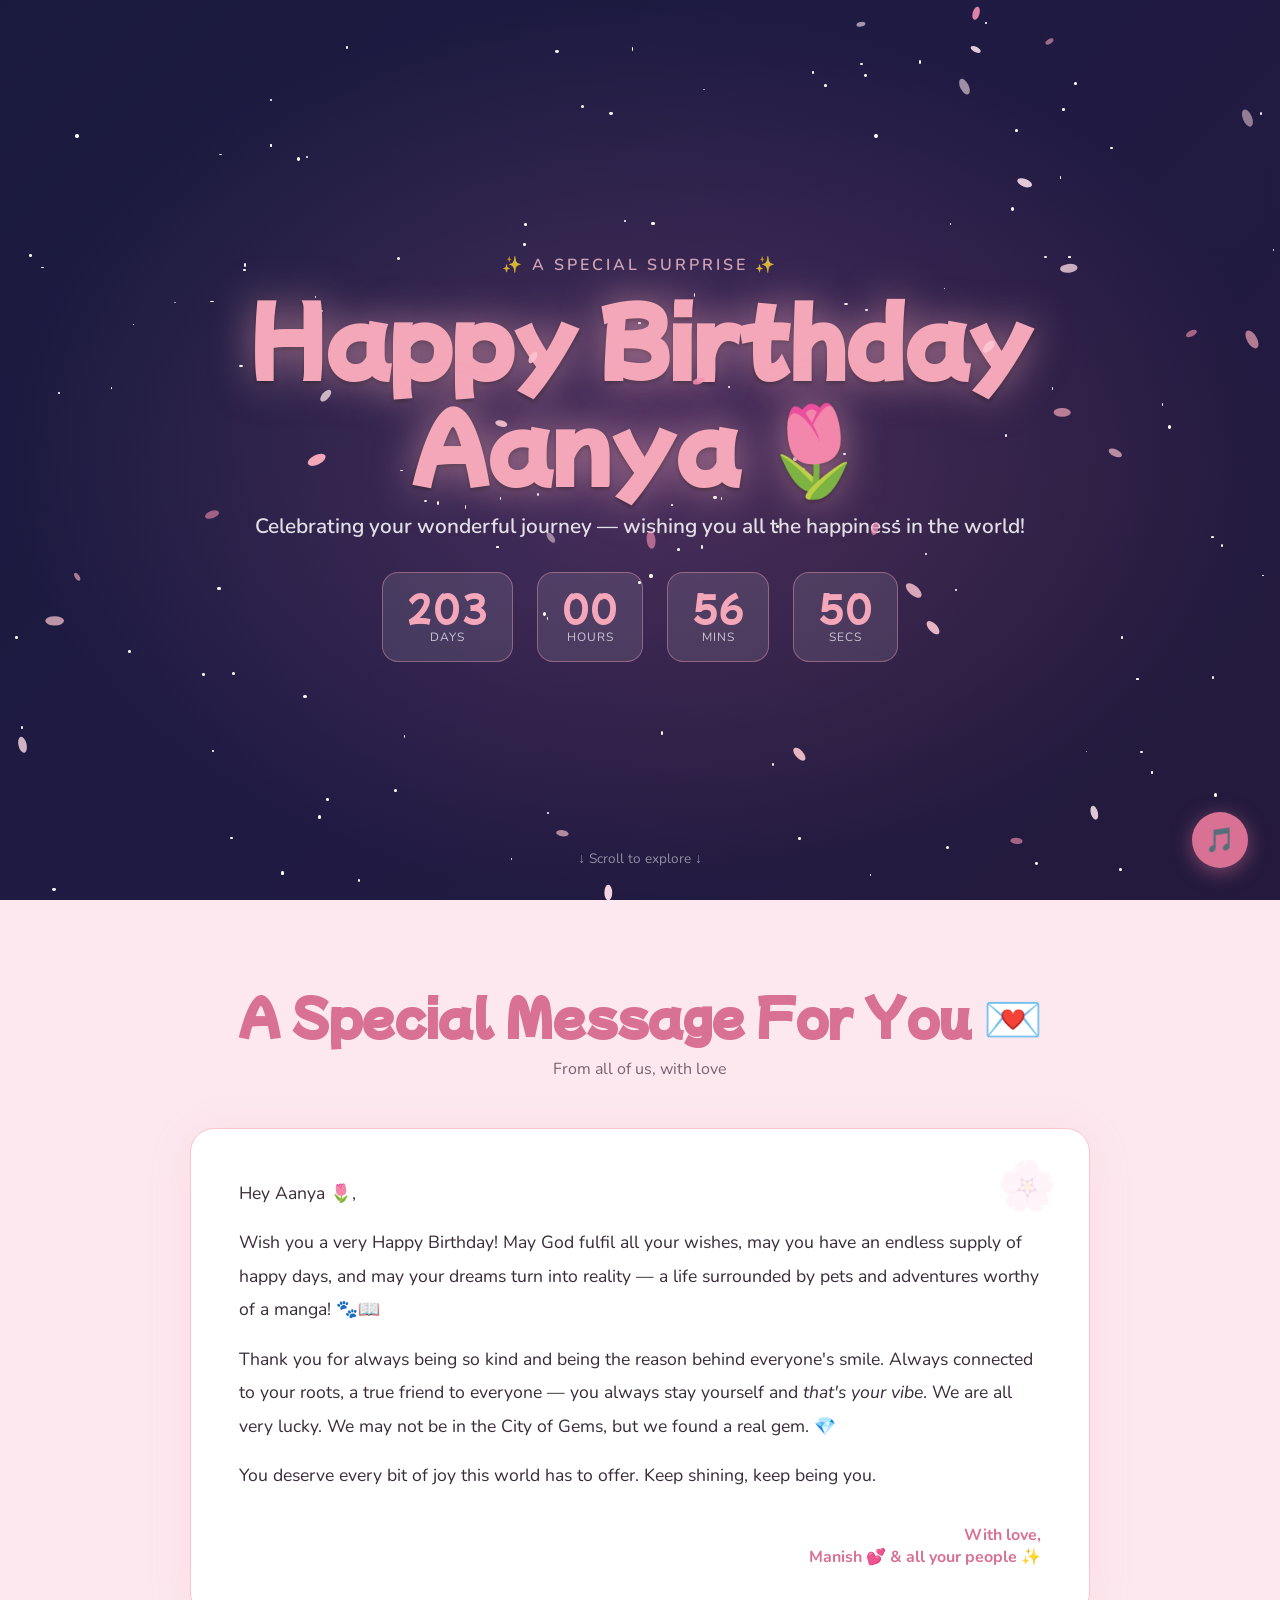
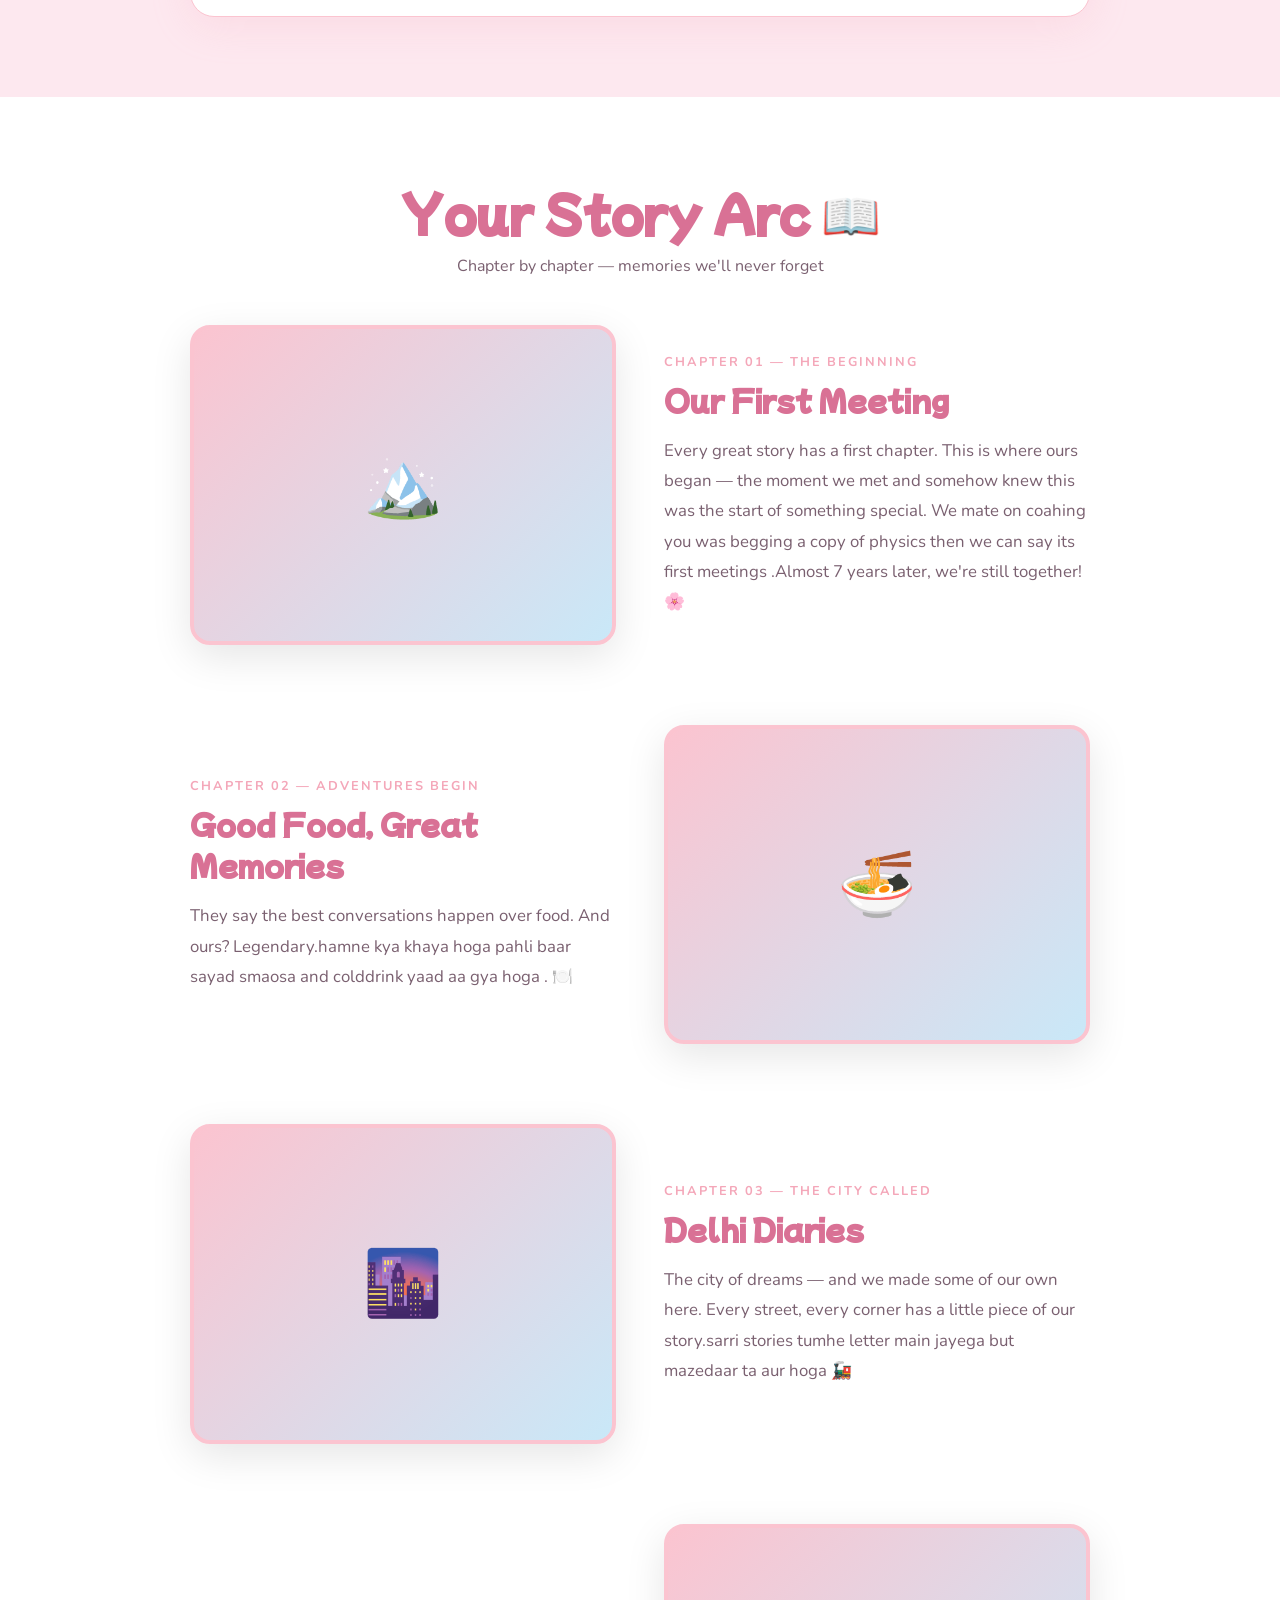
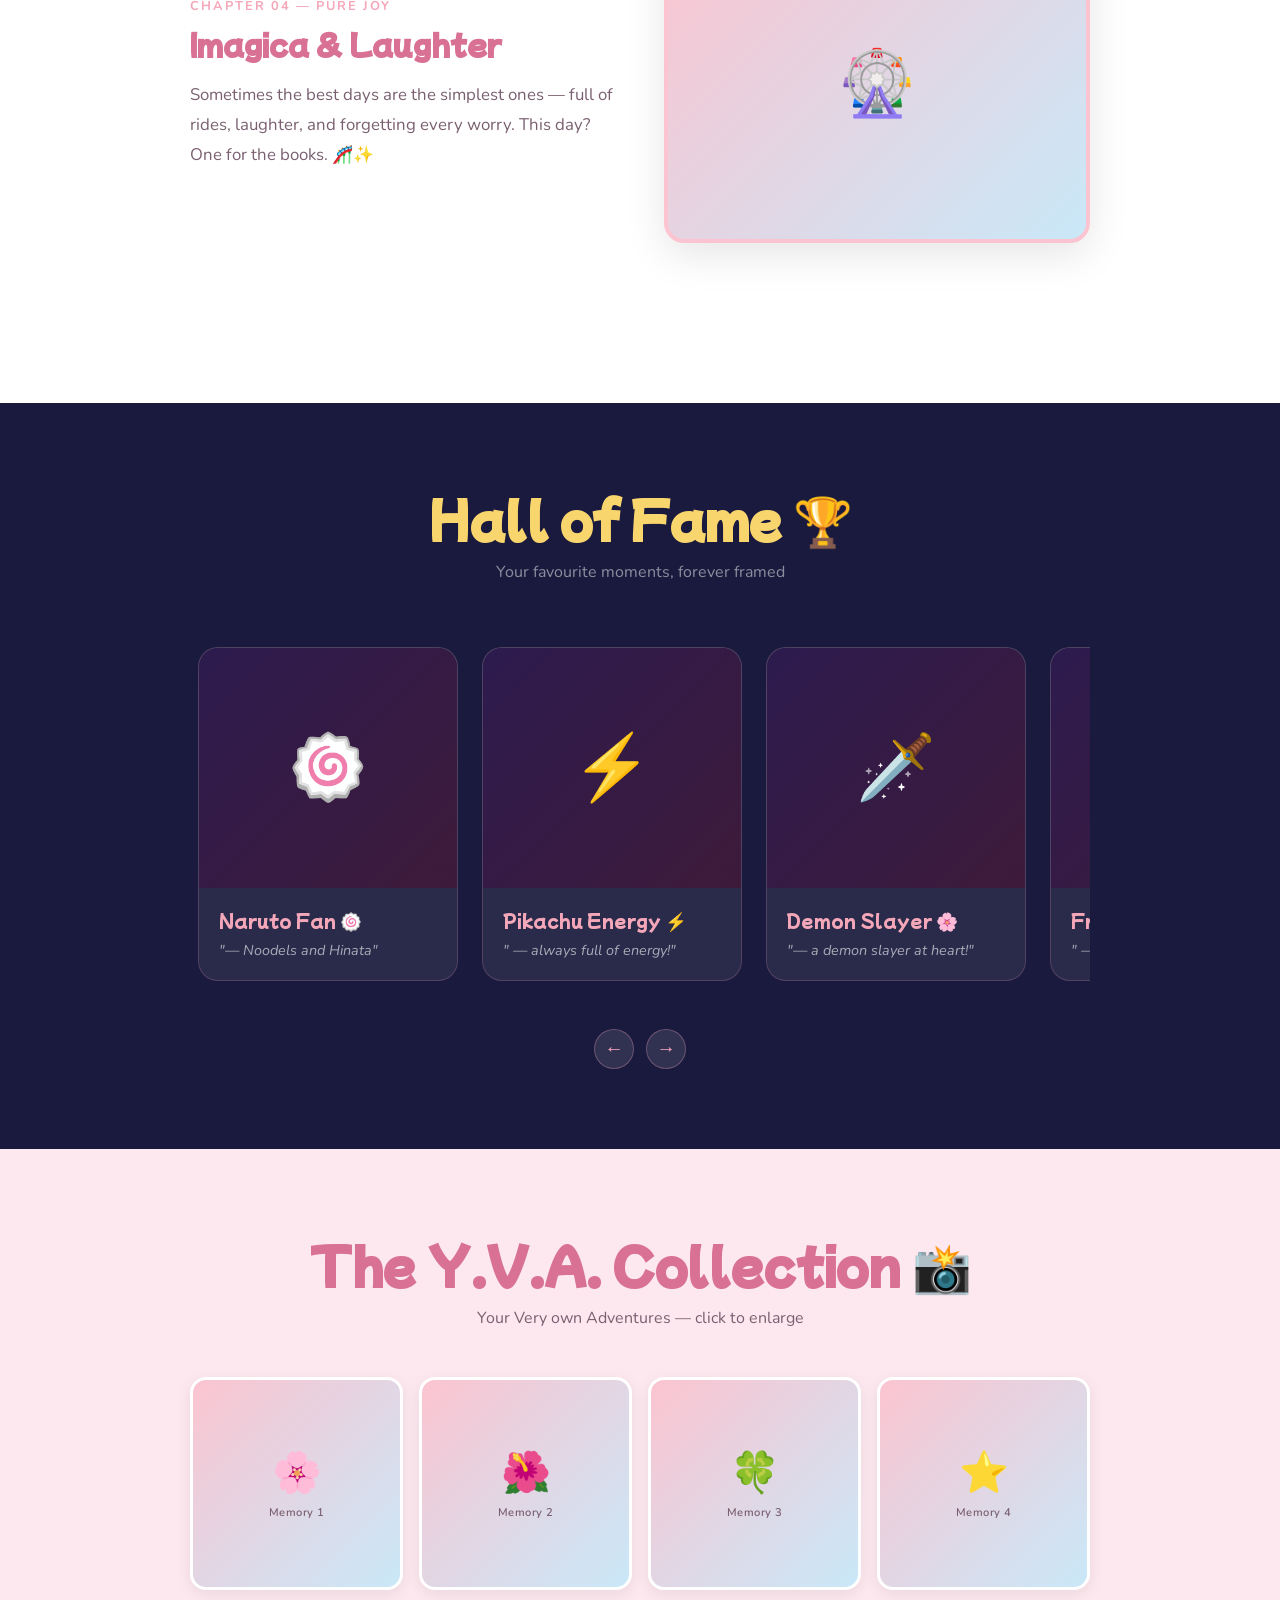
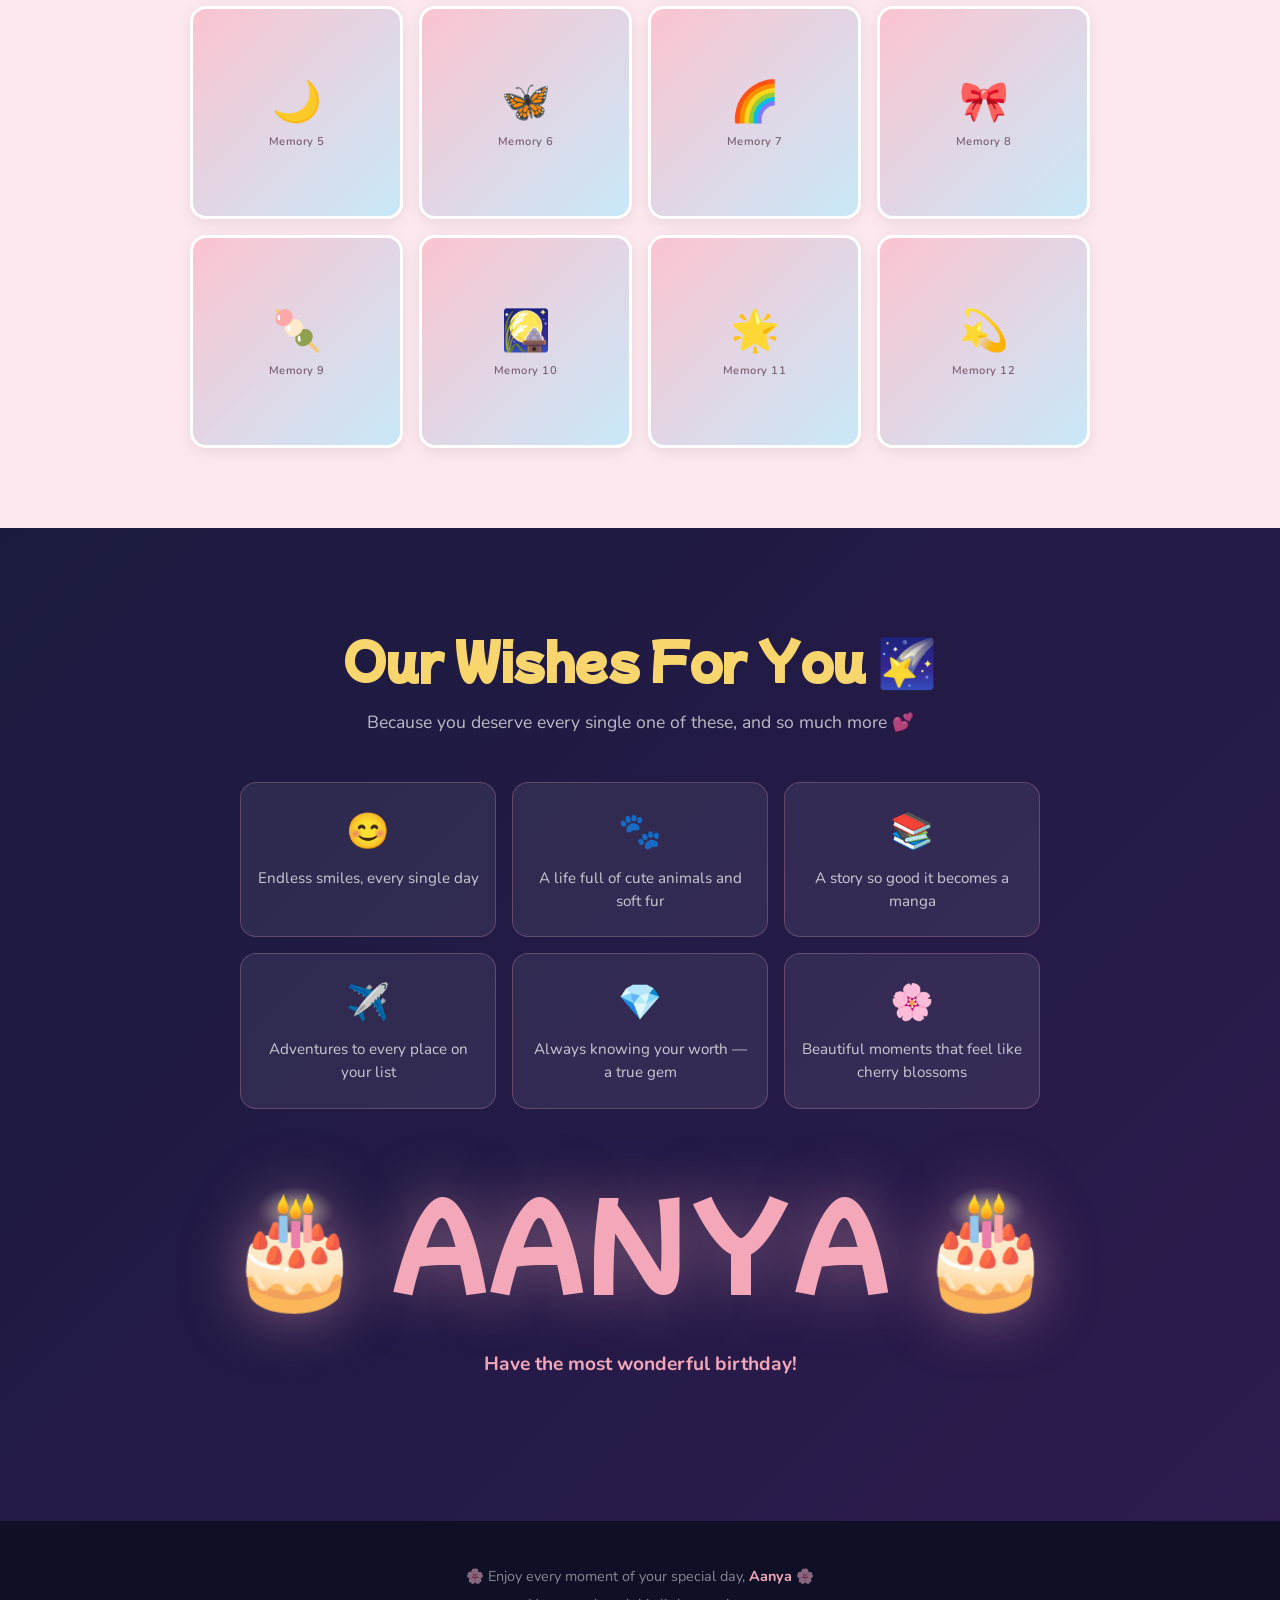
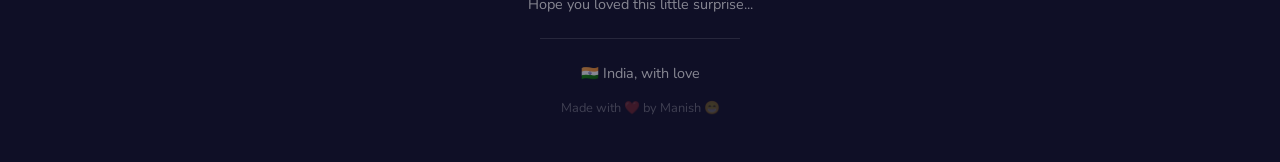
==== commit 855016d5: "Update print statement from 'Hello' to 'Goodbye'" ====
--- a/mitshua.html
+++ b/mitshua.html
@@ -801,7 +801,7 @@
   // Default: next June 1st (adjust to Aanya's actual birthday!)
   function getNextBirthday() {
     const now = new Date();
-    let bd = new Date(now.getFullYear(), 5, 1); // June 1 — change month/day!
+    let bd = new Date(now.getFullYear(2004), 5, 27); // June 1 — change month/day!
     if (bd < now) bd.setFullYear(bd.getFullYear() + 1);
     return bd;
   }
@@ -947,4 +947,4 @@
 }
 </script>
 </body>
-</html>+</html>
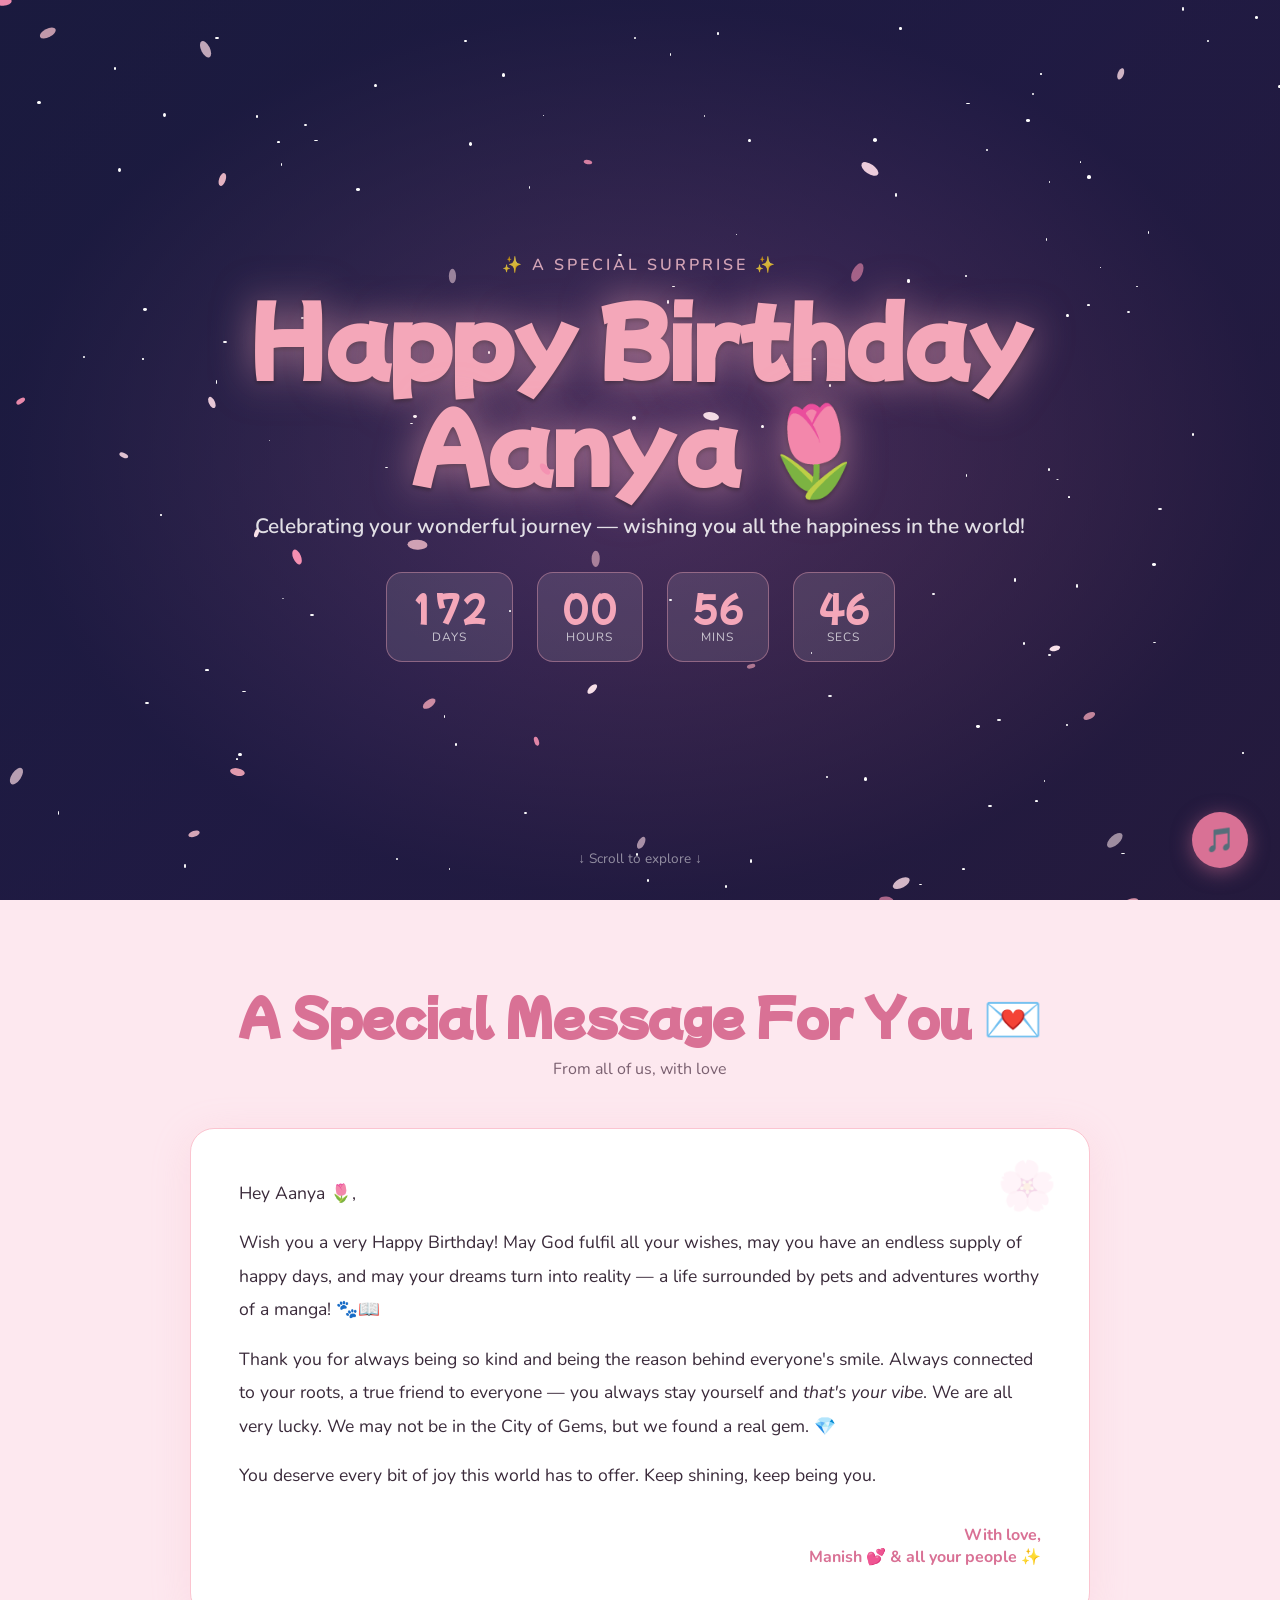
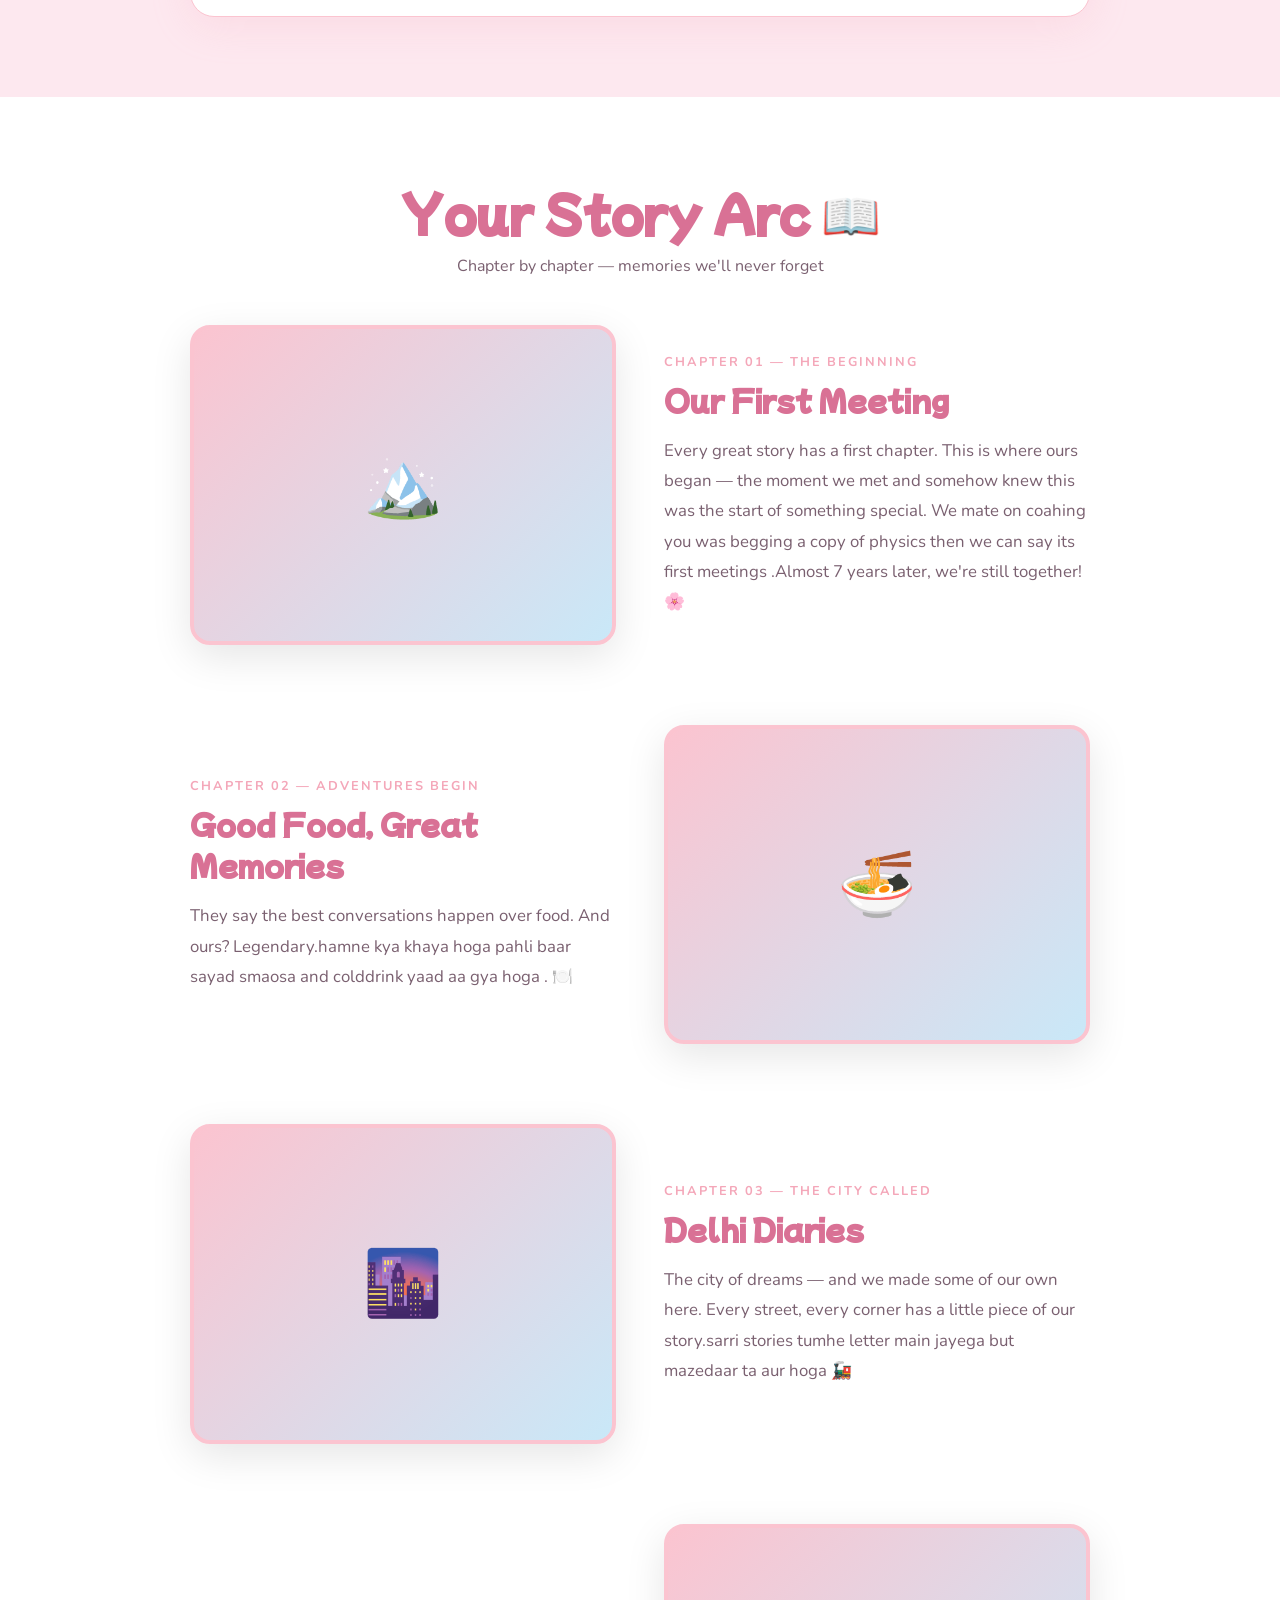
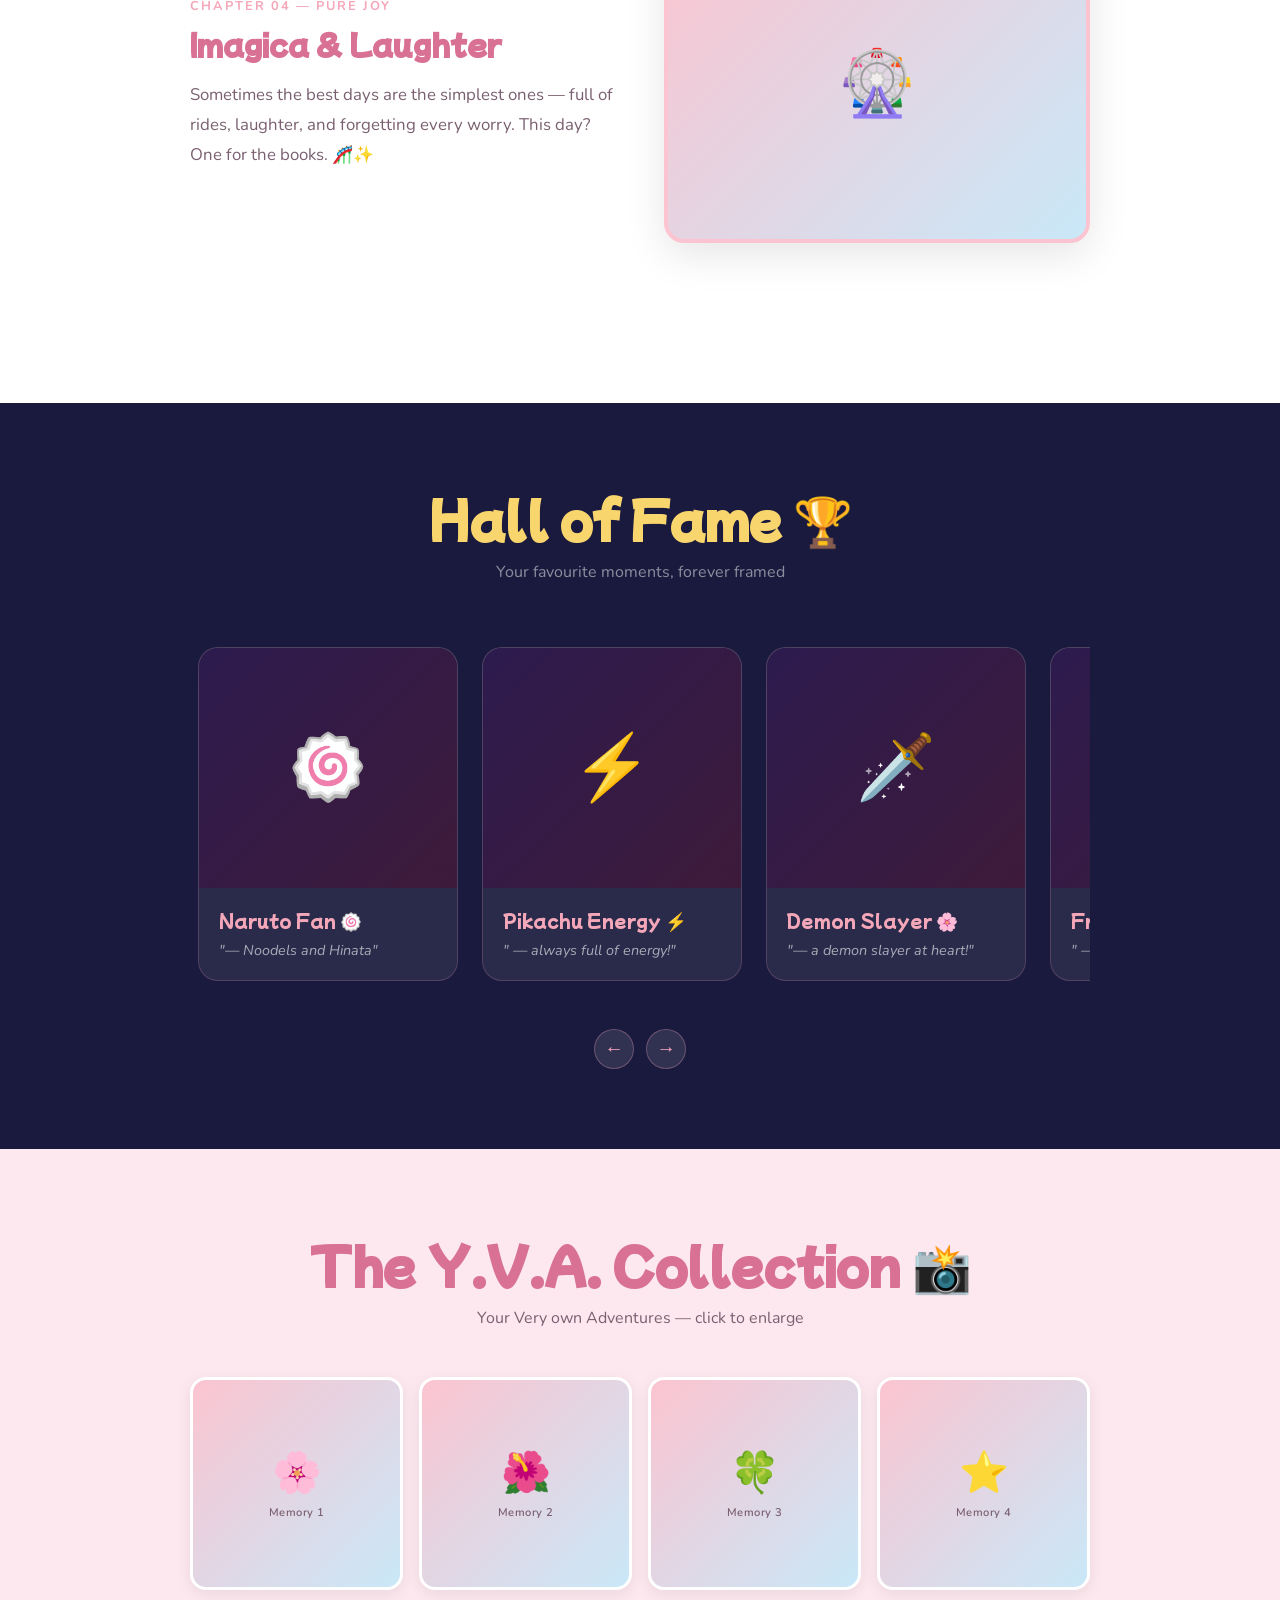
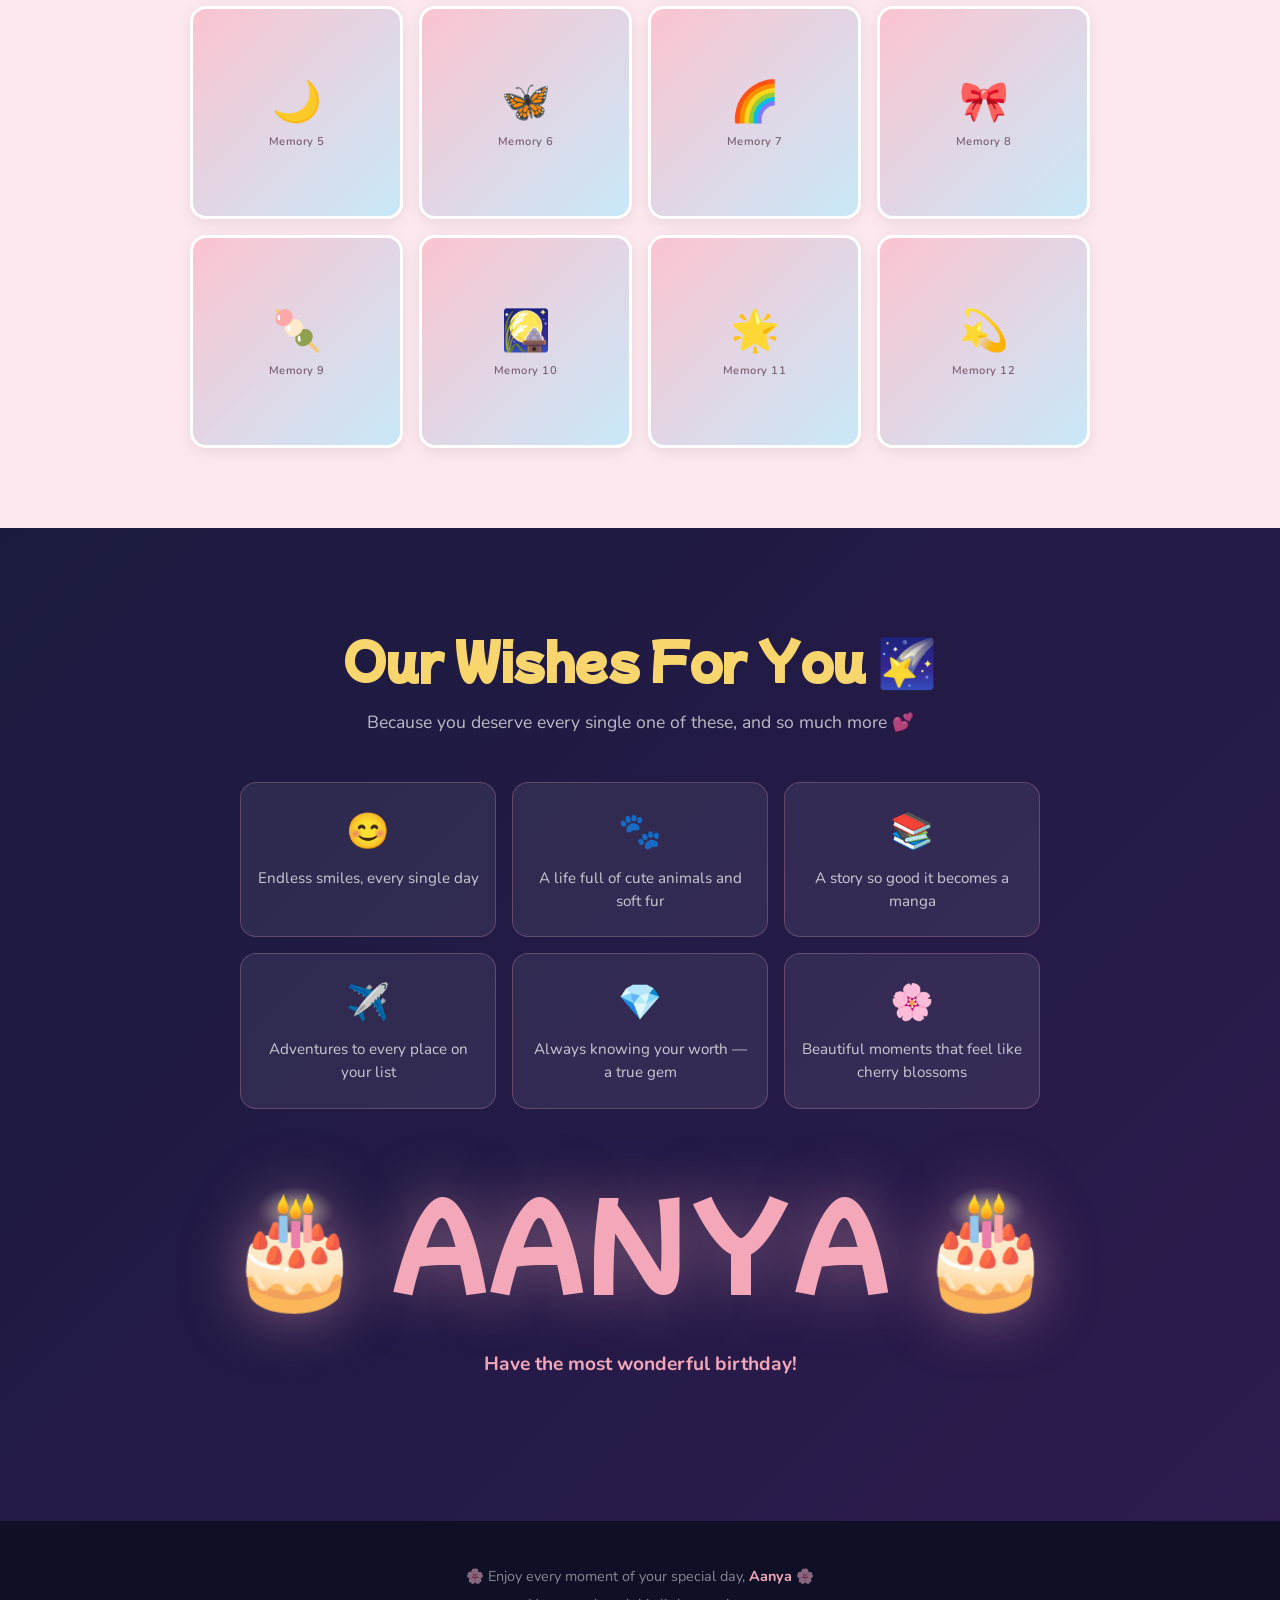
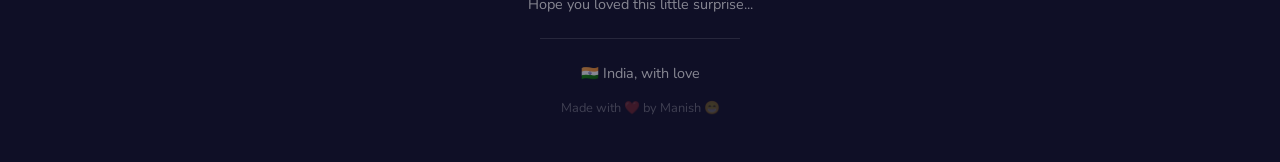
==== commit e718a64d: "Update mitshua.html" ====
--- a/mitshua.html
+++ b/mitshua.html
@@ -798,10 +798,12 @@
 // ── COUNTDOWN ──
 (function() {
   // Set your birthday target here — format: YYYY, MM-1, DD
-  // Default: next June 1st (adjust to Aanya's actual birthday!)
   function getNextBirthday() {
     const now = new Date();
-    let bd = new Date(now.getFullYear(2004), 5, 27); // June 1 — change month/day!
+    // 27 May ke liye: Month = 4 (May) aur Day = 27
+    let bd = new Date(now.getFullYear(), 4, 27); 
+    
+    // Agar is saal ki 27 May nikal chuki hai, toh agle saal ka countdown shuru ho jaye
     if (bd < now) bd.setFullYear(bd.getFullYear() + 1);
     return bd;
   }
@@ -829,7 +831,6 @@
   tick();
   setInterval(tick, 1000);
 })();
-
 // ── SCROLL PROGRESS ──
 window.addEventListener('scroll', () => {
   const h = document.documentElement;
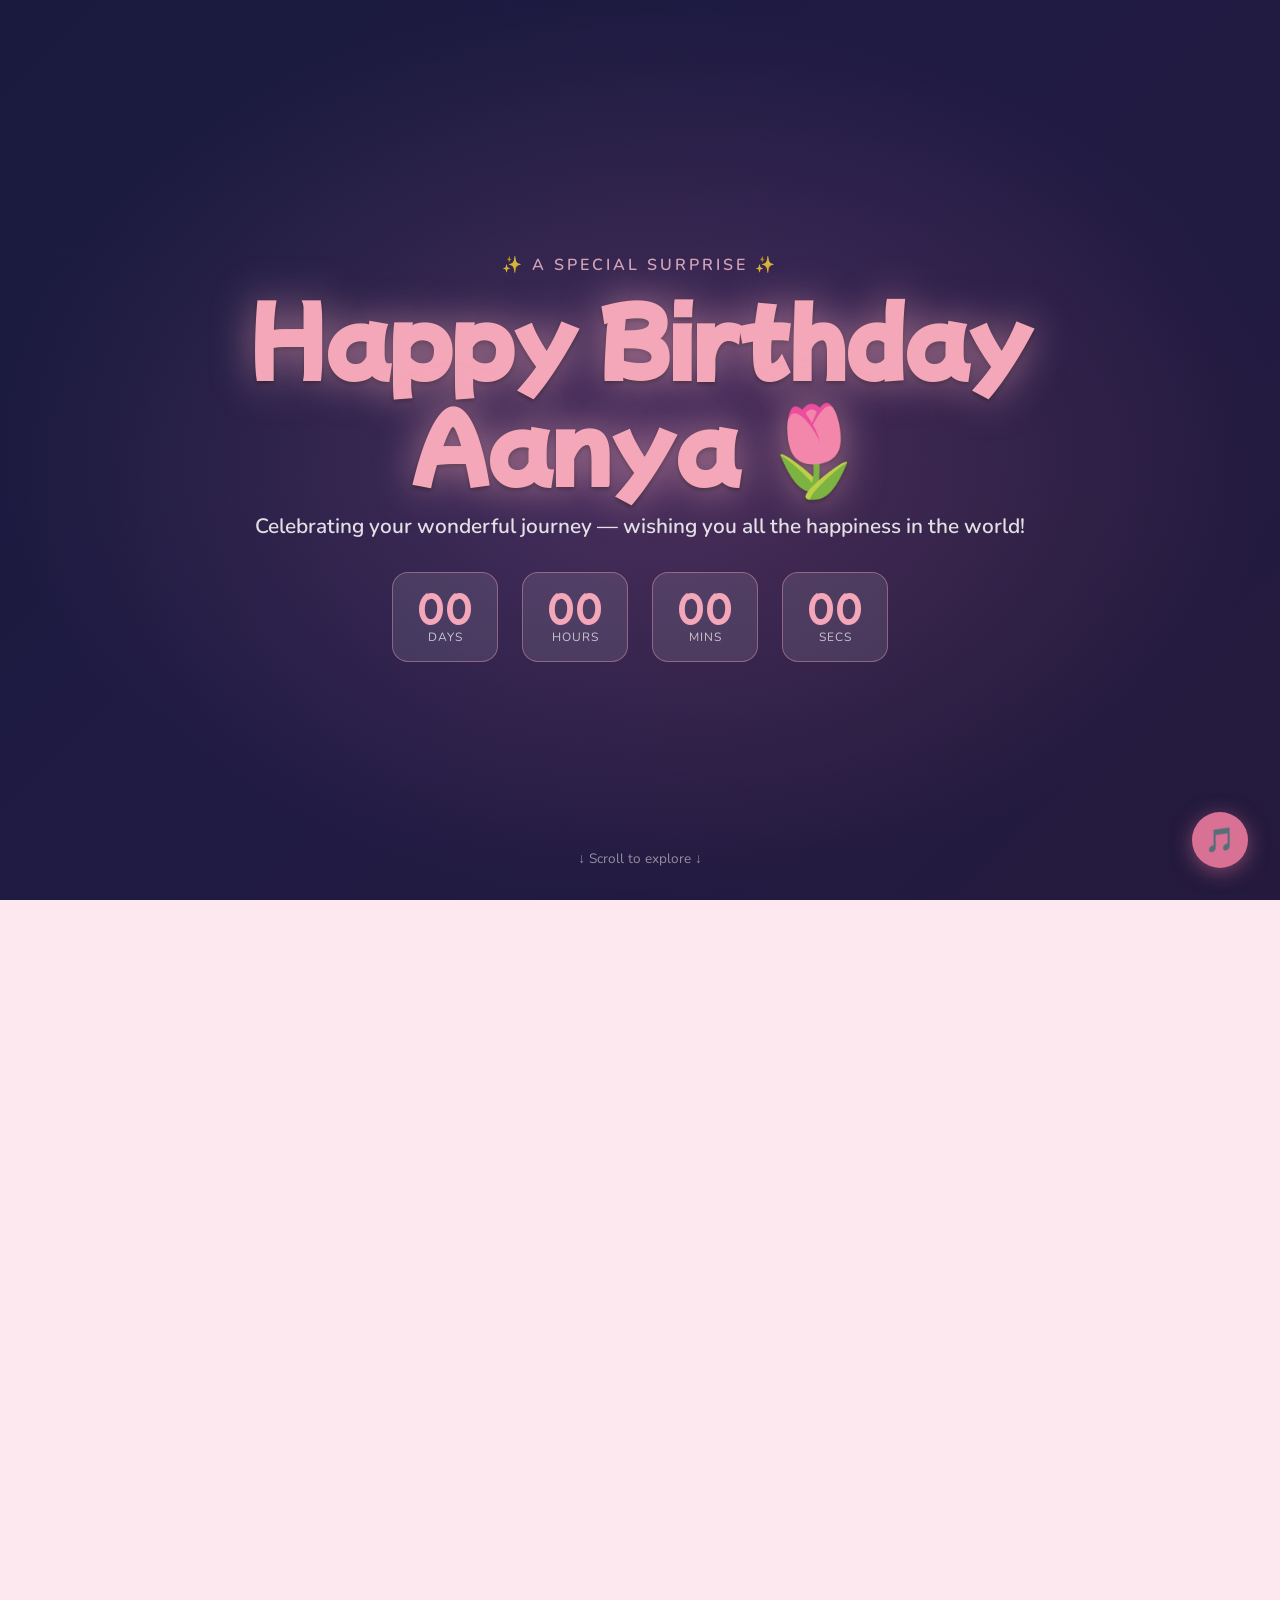
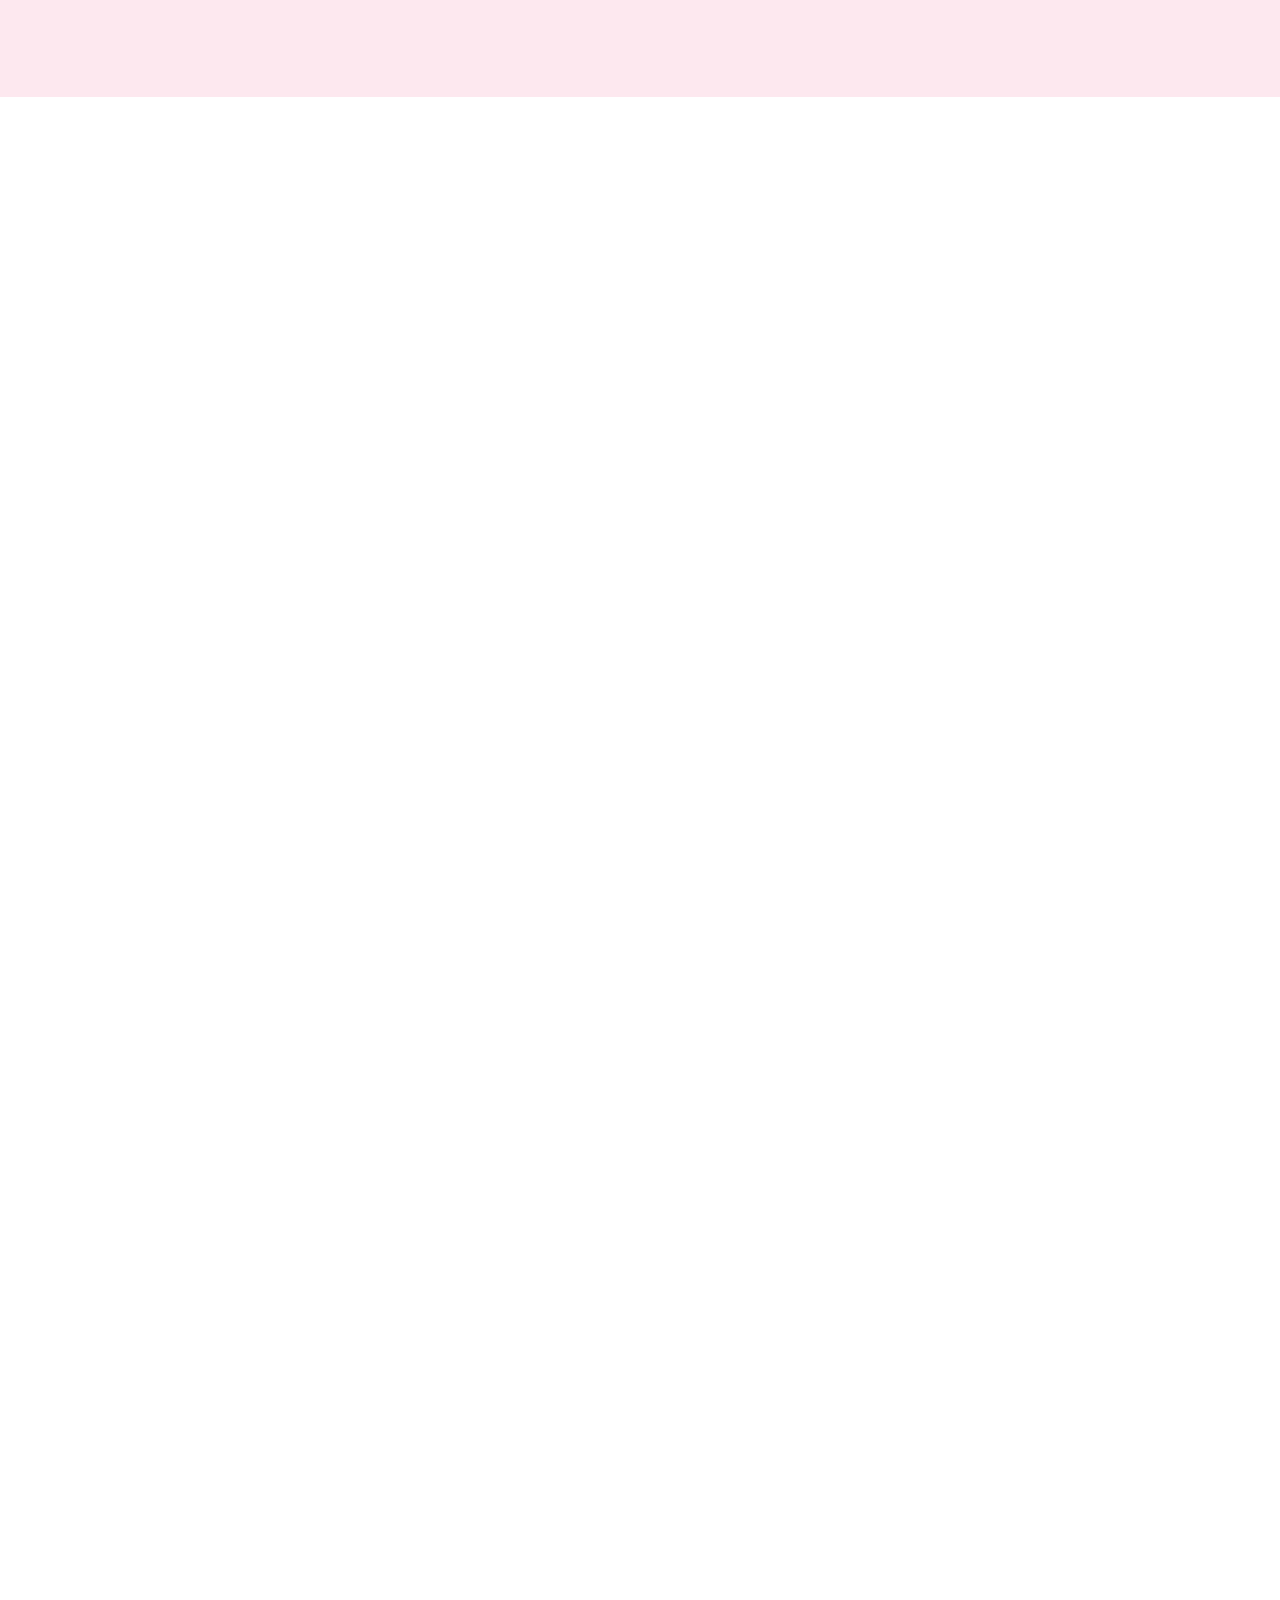
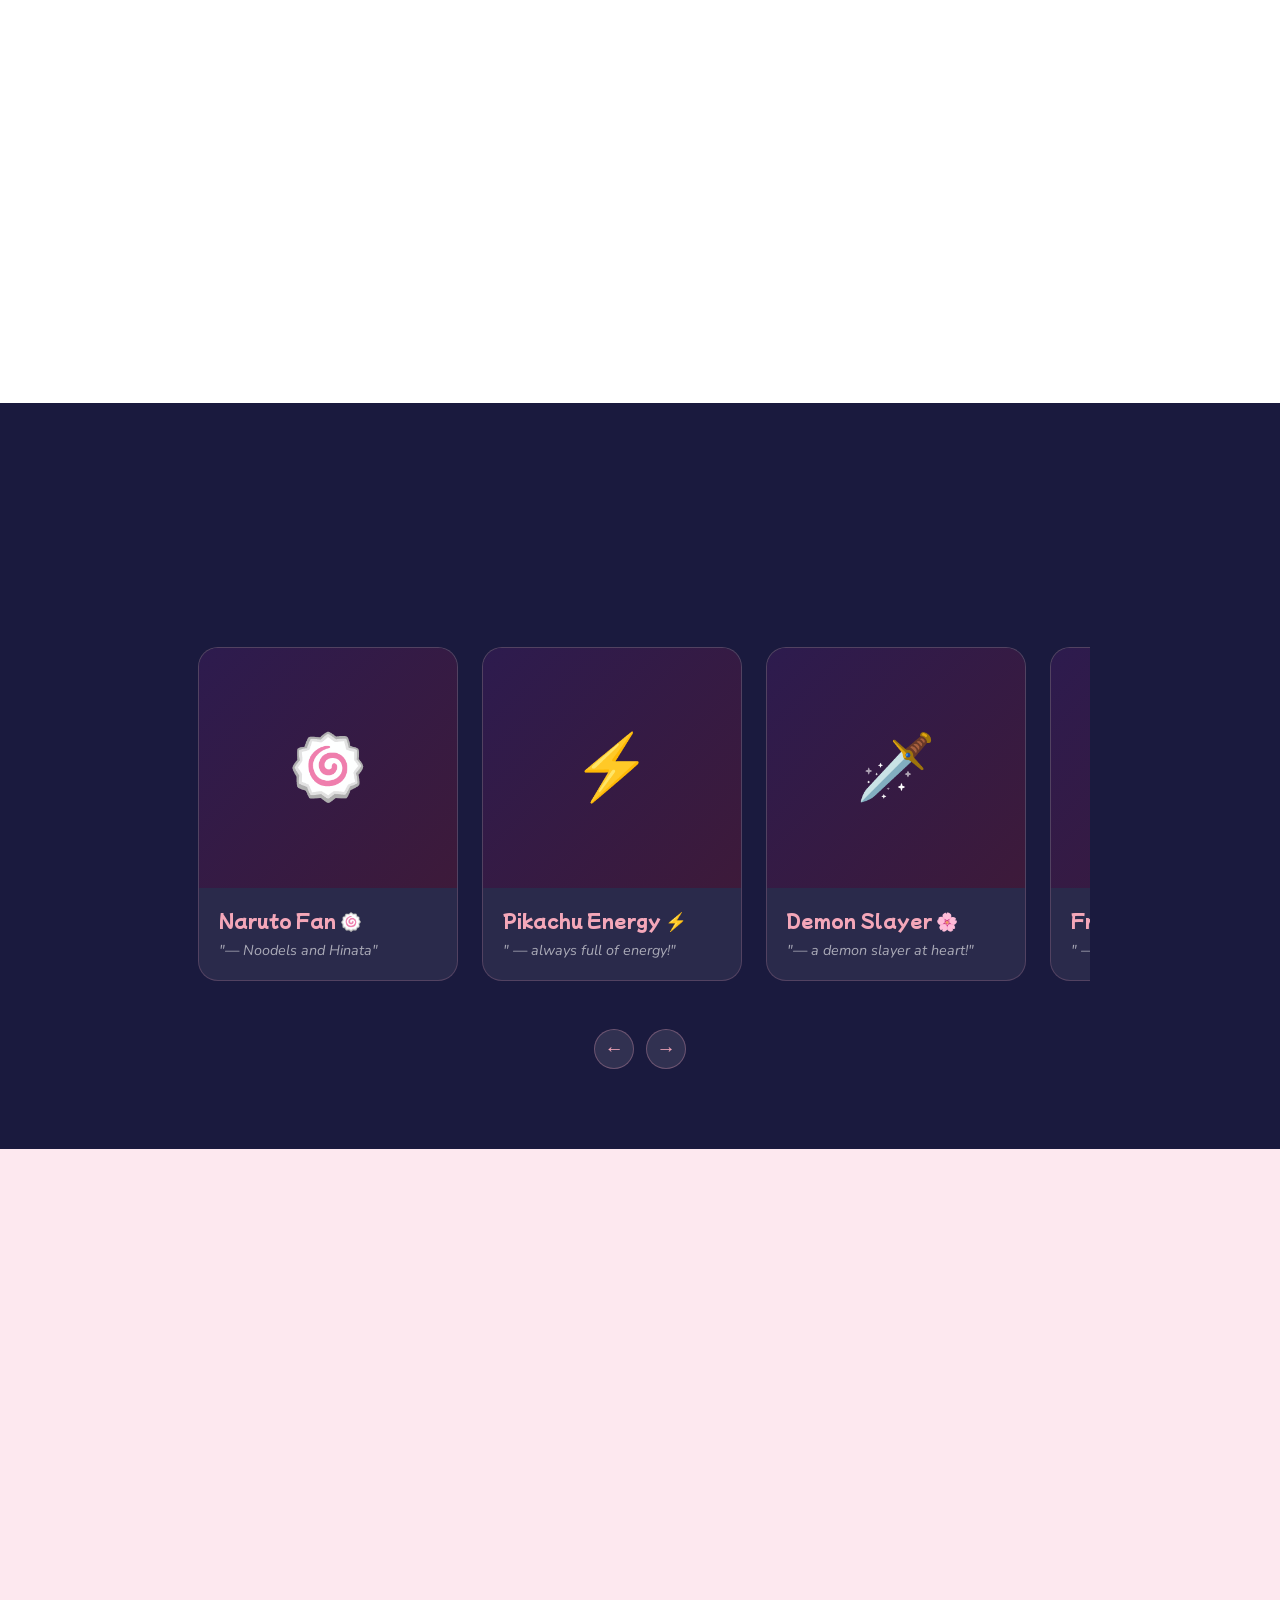
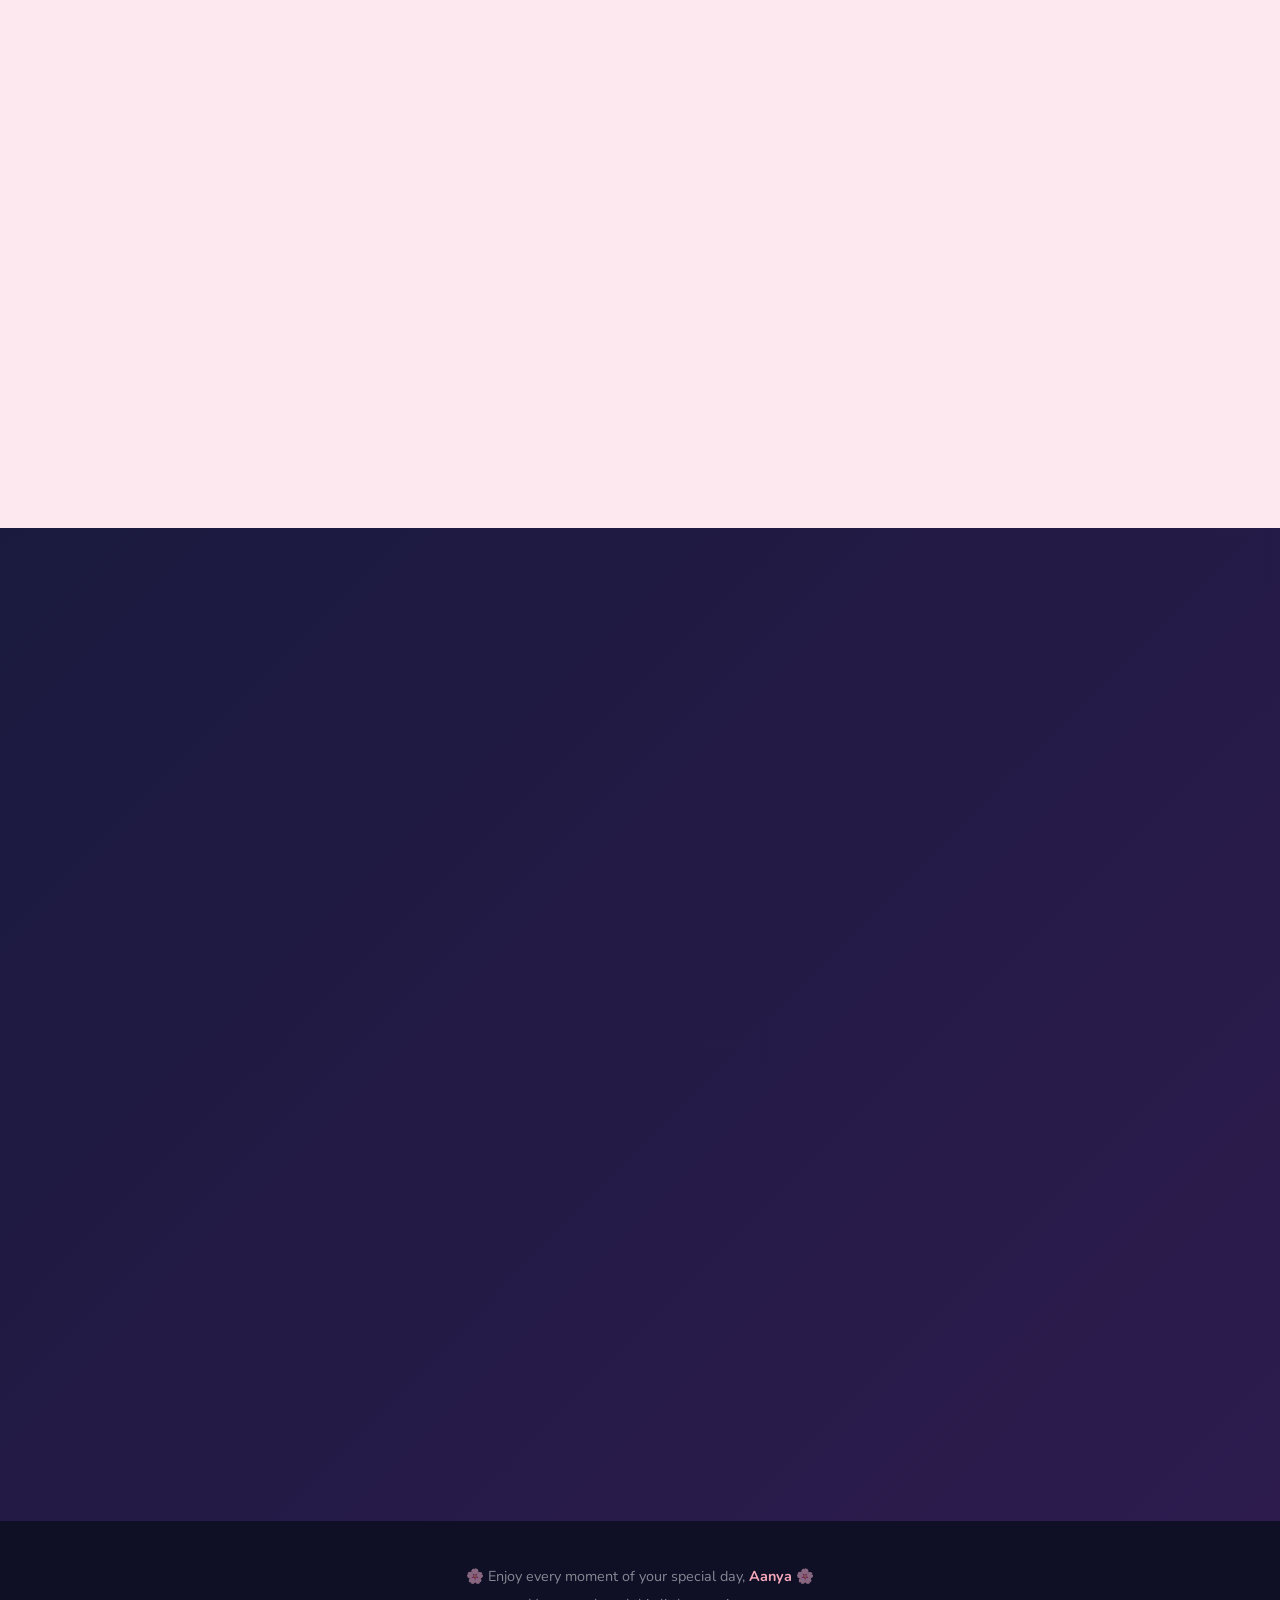
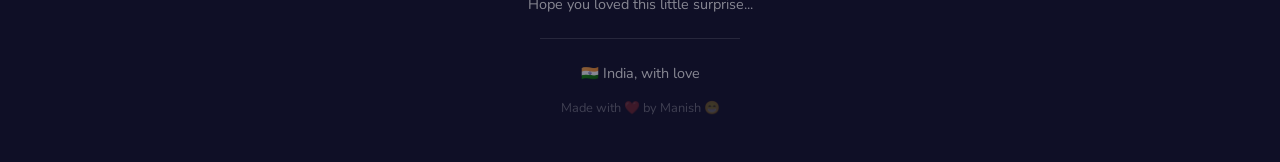
==== commit 66033e64: "Update print statement from 'Hello' to 'Goodbye'" ====
--- a/mitshua.html
+++ b/mitshua.html
@@ -722,8 +722,130 @@
 <!-- ─────────────── JAVASCRIPT ─────────────── -->
 <script>
 // ── STARS ──
+    return bd;
+  }
+
+  function pad(n) { return String(n).padStart(2,'0'); }
+
+  function tick() {
+    const diff = getNextBirthday() - new Date();
+    if (diff <= 0) {
+      document.getElementById('cd-d').textContent = '🎂';
+      document.getElementById('cd-h').textContent = '🎂';
+      document.getElementById('cd-m').textContent = '🎂';
+      document.getElementById('cd-s').textContent = '🎂';
+      return;
+    }
+    const days  = Math.floor(diff / 86400000);
+    const hours = Math.floor((diff % 86400000) / 3600000);
+    const mins  = Math.floor((diff % 3600000) / 60000);
+    const secs  = Math.floor((diff % 60000) / 1000);
+    document.getElementById('cd-d').textContent = pad(days);
+    document.getElementById('cd-h').textContent = pad(hours);
+    document.getElementById('cd-m').textContent = pad(mins);
+    document.getElementById('cd-s').textContent = pad(secs);
+  }
+  tick();
+  setInterval(tick, 1000);
+})();
+// ── SCROLL PROGRESS ──
+window.addEventListener('scroll', () => {
+  const h = document.documentElement;
+  const pct = (h.scrollTop / (h.scrollHeight - h.clientHeight)) * 100;
+  document.getElementById('progress-bar').style.width = pct + '%';
+});
+
+// ── INTERSECTION OBSERVER ──
+const observer = new IntersectionObserver((entries) => {
+  entries.forEach(e => {
+    if (e.isIntersecting) e.target.classList.add('visible');
+  });
+}, { threshold: 0.15 });
+
+document.querySelectorAll('.reveal, .timeline-item, .gallery-item, .wish-card').forEach(el => observer.observe(el));
+
+// ── HOF SCROLL BUTTONS ──
+document.getElementById('hof-left').addEventListener('click', () => {
+  document.getElementById('hof-track').scrollBy({ left: -280, behavior: 'smooth' });
+});
+document.getElementById('hof-right').addEventListener('click', () => {
+  document.getElementById('hof-track').scrollBy({ left: 280, behavior: 'smooth' });
+});
+
+// ── LIGHTBOX ──
+function openLightbox(src, fallback) {
+  const lb = document.getElementById('lightbox');
+  const cnt = document.getElementById('lightbox-content');
+  const img = new Image();
+  img.src = src;
+  img.onload = () => {
+    cnt.innerHTML = '';
+    cnt.appendChild(img);
+  };
+  img.onerror = () => {
+    cnt.innerHTML = `<div class="lightbox-placeholder">${fallback}</div>`;
+  };
+  lb.classList.add('active');
+  document.body.style.overflow = 'hidden';
+}
+function closeLightbox() {
+  document.getElementById('lightbox').classList.remove('active');
+  document.body.style.overflow = '';
+}
+document.getElementById('lightbox').addEventListener('click', function(e) {
+  if (e.target === this) closeLightbox();
+});
+document.addEventListener('keydown', e => { if (e.key === 'Escape') closeLightbox(); });
+window.openLightbox = openLightbox;
+window.closeLightbox = closeLightbox;
+
+// ── FLOATING HEARTS on click ──
+document.addEventListener('click', (e) => {
+  if (e.target.closest('.hof-btn') || e.target.closest('#music-btn') || e.target.closest('.lightbox-overlay')) return;
+  const hearts = ['💕','🌸','✨','💖','🌷','⭐'];
+  const h = document.createElement('div');
+  h.className = 'floating-heart';
+  h.textContent = hearts[Math.floor(Math.random()*hearts.length)];
+  h.style.left = (e.clientX - 15) + 'px';
+  h.style.top  = (e.clientY - 15) + 'px';
+  document.body.appendChild(h);
+  setTimeout(() => h.remove(), 4000);
+});
+
+// ── MUSIC (uses Web Audio API to play a simple birthday tune) ──
+let audioCtx = null, isPlaying = false, sourceNodes = [];
+function playBirthdaySong(ctx) {
+  const notes = [
+    261.6,261.6,293.7,261.6,349.2,329.6,0,
+    261.6,261.6,293.7,261.6,392,349.2,0,
+    261.6,261.6,523.2,440,349.2,329.6,293.7,0,
+    466.2,466.2,440,349.2,392,349.2,0
+  ];
+  const dur = 0.28;
+  let t = ctx.currentTime + 0.1;
+  notes.forEach(freq => {
+    if (freq === 0) { t += dur; return; }
+    const osc = ctx.createOscillator();
+    const gain = ctx.createGain();
+    osc.connect(gain); gain.connect(ctx.destination);
+    osc.frequency.value = freq;
+    osc.type = 'triangle';
+    gain.gain.setValueAtTime(0, t);
+    gain.gain.linearRampToValueAtTime(0.25, t + 0.02);
+    gain.gain.linearRampToValueAtTime(0, t + dur - 0.05);
+    osc.start(t); osc.stop(t + dur);
+    sourceNodes.push(osc);
+    t += dur;
+  });
+  return t - ctx.currentTime;
+}
+
+function toggleMusic() {
+  const btn = document.getElementById('music-btn');
+// ── STARS BACKGROUND ──
 (function() {
   const el = document.getElementById('stars');
+  if (!el) return;
   for (let i = 0; i < 120; i++) {
     const s = document.createElement('div');
     s.className = 'star';
@@ -742,6 +864,7 @@
 // ── SAKURA PETALS ──
 (function() {
   const canvas = document.getElementById('sakura-canvas');
+  if (!canvas) return;
   const ctx = canvas.getContext('2d');
   let petals = [];
 
@@ -795,47 +918,55 @@
   animate();
 })();
 
-// ── COUNTDOWN ──
+// ── LIVE AGE TRACKER (Replaced Countdown) ──
 (function() {
-  // Set your birthday target here — format: YYYY, MM-1, DD
-  function getNextBirthday() {
+  const birthDate = new Date(2004, 4, 27, 0, 0, 0); // 27 May 2004, 12:00 AM
+
+  function pad(n) { return String(n).padStart(2, '0'); }
+
+  function updateAge() {
     const now = new Date();
-    // 27 May ke liye: Month = 4 (May) aur Day = 27
-    let bd = new Date(now.getFullYear(), 4, 27); 
     
-    // Agar is saal ki 27 May nikal chuki hai, toh agle saal ka countdown shuru ho jaye
-    if (bd < now) bd.setFullYear(bd.getFullYear() + 1);
-    return bd;
-  }
-
-  function pad(n) { return String(n).padStart(2,'0'); }
-
-  function tick() {
-    const diff = getNextBirthday() - new Date();
-    if (diff <= 0) {
-      document.getElementById('cd-d').textContent = '🎂';
-      document.getElementById('cd-h').textContent = '🎂';
-      document.getElementById('cd-m').textContent = '🎂';
-      document.getElementById('cd-s').textContent = '🎂';
-      return;
+    let years = now.getFullYear() - birthDate.getFullYear();
+    let months = now.getMonth() - birthDate.getMonth();
+    let days = now.getDate() - birthDate.getDate();
+    
+    // Agar current month/day birth month/day se peeche hai toh adjustments
+    if (days < 0) {
+      // Pichle mahine ke aakhri din nikalne ke liye
+      const prevMonthLastDay = new Date(now.getFullYear(), now.getMonth(), 0).getDate();
+      days += prevMonthLastDay;
+      months--;
     }
-    const days  = Math.floor(diff / 86400000);
-    const hours = Math.floor((diff % 86400000) / 3600000);
-    const mins  = Math.floor((diff % 3600000) / 60000);
-    const secs  = Math.floor((diff % 60000) / 1000);
-    document.getElementById('cd-d').textContent = pad(days);
-    document.getElementById('cd-h').textContent = pad(hours);
-    document.getElementById('cd-m').textContent = pad(mins);
-    document.getElementById('cd-s').textContent = pad(secs);
-  }
-  tick();
-  setInterval(tick, 1000);
+    if (months < 0) {
+      months += 12;
+      years--;
+    }
+
+    // Live chalne wale time parts (Hours, Minutes, Seconds)
+    const hours = now.getHours();
+    const minutes = now.getMinutes();
+    const seconds = now.getSeconds();
+
+    // HTML elements ko update karne ke liye (Sahi IDs use karein)
+    if(document.getElementById('cd-y')) document.getElementById('cd-y').textContent = pad(years);
+    if(document.getElementById('cd-m')) document.getElementById('cd-m').textContent = pad(months);
+    if(document.getElementById('cd-d')) document.getElementById('cd-d').textContent = pad(days);
+    if(document.getElementById('cd-h')) document.getElementById('cd-h').textContent = pad(hours);
+    if(document.getElementById('cd-min')) document.getElementById('cd-min').textContent = pad(minutes);
+    if(document.getElementById('cd-s')) document.getElementById('cd-s').textContent = pad(seconds);
+  }
+
+  updateAge();
+  setInterval(updateAge, 1000);
 })();
+
 // ── SCROLL PROGRESS ──
 window.addEventListener('scroll', () => {
   const h = document.documentElement;
   const pct = (h.scrollTop / (h.scrollHeight - h.clientHeight)) * 100;
-  document.getElementById('progress-bar').style.width = pct + '%';
+  const bar = document.getElementById('progress-bar');
+  if (bar) bar.style.width = pct + '%';
 });
 
 // ── INTERSECTION OBSERVER ──
@@ -848,17 +979,26 @@
 document.querySelectorAll('.reveal, .timeline-item, .gallery-item, .wish-card').forEach(el => observer.observe(el));
 
 // ── HOF SCROLL BUTTONS ──
-document.getElementById('hof-left').addEventListener('click', () => {
-  document.getElementById('hof-track').scrollBy({ left: -280, behavior: 'smooth' });
-});
-document.getElementById('hof-right').addEventListener('click', () => {
-  document.getElementById('hof-track').scrollBy({ left: 280, behavior: 'smooth' });
-});
+const leftBtn = document.getElementById('hof-left');
+const rightBtn = document.getElementById('hof-right');
+const track = document.getElementById('hof-track');
+
+if (leftBtn && track) {
+  leftBtn.addEventListener('click', () => {
+    track.scrollBy({ left: -280, behavior: 'smooth' });
+  });
+}
+if (rightBtn && track) {
+  rightBtn.addEventListener('click', () => {
+    track.scrollBy({ left: 280, behavior: 'smooth' });
+  });
+}
 
 // ── LIGHTBOX ──
 function openLightbox(src, fallback) {
   const lb = document.getElementById('lightbox');
   const cnt = document.getElementById('lightbox-content');
+  if (!lb || !cnt) return;
   const img = new Image();
   img.src = src;
   img.onload = () => {
@@ -872,17 +1012,21 @@
   document.body.style.overflow = 'hidden';
 }
 function closeLightbox() {
-  document.getElementById('lightbox').classList.remove('active');
+  const lb = document.getElementById('lightbox');
+  if (lb) lb.classList.remove('active');
   document.body.style.overflow = '';
 }
-document.getElementById('lightbox').addEventListener('click', function(e) {
-  if (e.target === this) closeLightbox();
-});
+const lbElement = document.getElementById('lightbox');
+if (lbElement) {
+  lbElement.addEventListener('click', function(e) {
+    if (e.target === this) closeLightbox();
+  });
+}
 document.addEventListener('keydown', e => { if (e.key === 'Escape') closeLightbox(); });
 window.openLightbox = openLightbox;
 window.closeLightbox = closeLightbox;
 
-// ── FLOATING HEARTS on click ──
+// ── FLOATING HEARTS ON CLICK ──
 document.addEventListener('click', (e) => {
   if (e.target.closest('.hof-btn') || e.target.closest('#music-btn') || e.target.closest('.lightbox-overlay')) return;
   const hearts = ['💕','🌸','✨','💖','🌷','⭐'];
@@ -895,7 +1039,7 @@
   setTimeout(() => h.remove(), 4000);
 });
 
-// ── MUSIC (uses Web Audio API to play a simple birthday tune) ──
+// ── MUSIC (Web Audio API) ──
 let audioCtx = null, isPlaying = false, sourceNodes = [];
 function playBirthdaySong(ctx) {
   const notes = [
@@ -925,6 +1069,7 @@
 
 function toggleMusic() {
   const btn = document.getElementById('music-btn');
+  if (!btn) return;
   if (isPlaying) {
     sourceNodes.forEach(n => { try { n.stop(); } catch(e) {} });
     sourceNodes = [];
@@ -946,6 +1091,7 @@
     }, len * 1000);
   }
 }
+window.toggleMusic = toggleMusic;
 </script>
 </body>
 </html>
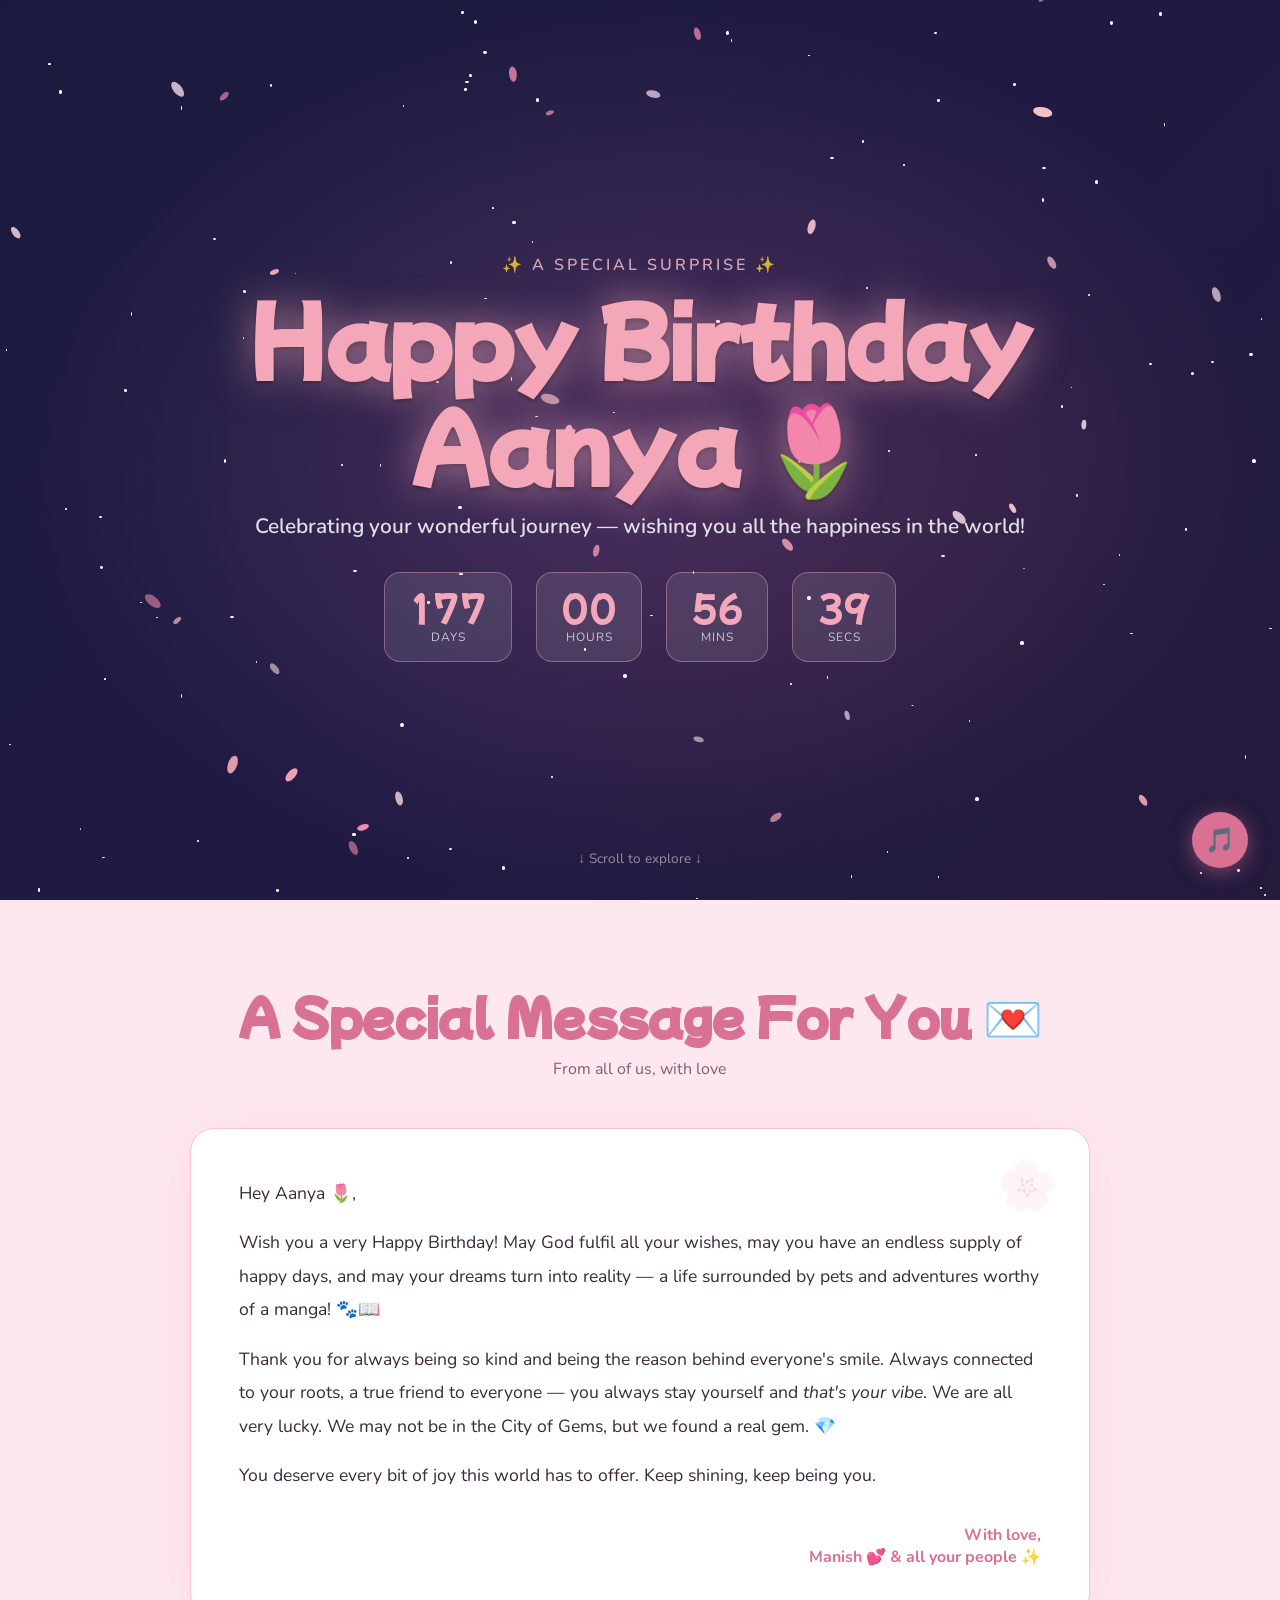
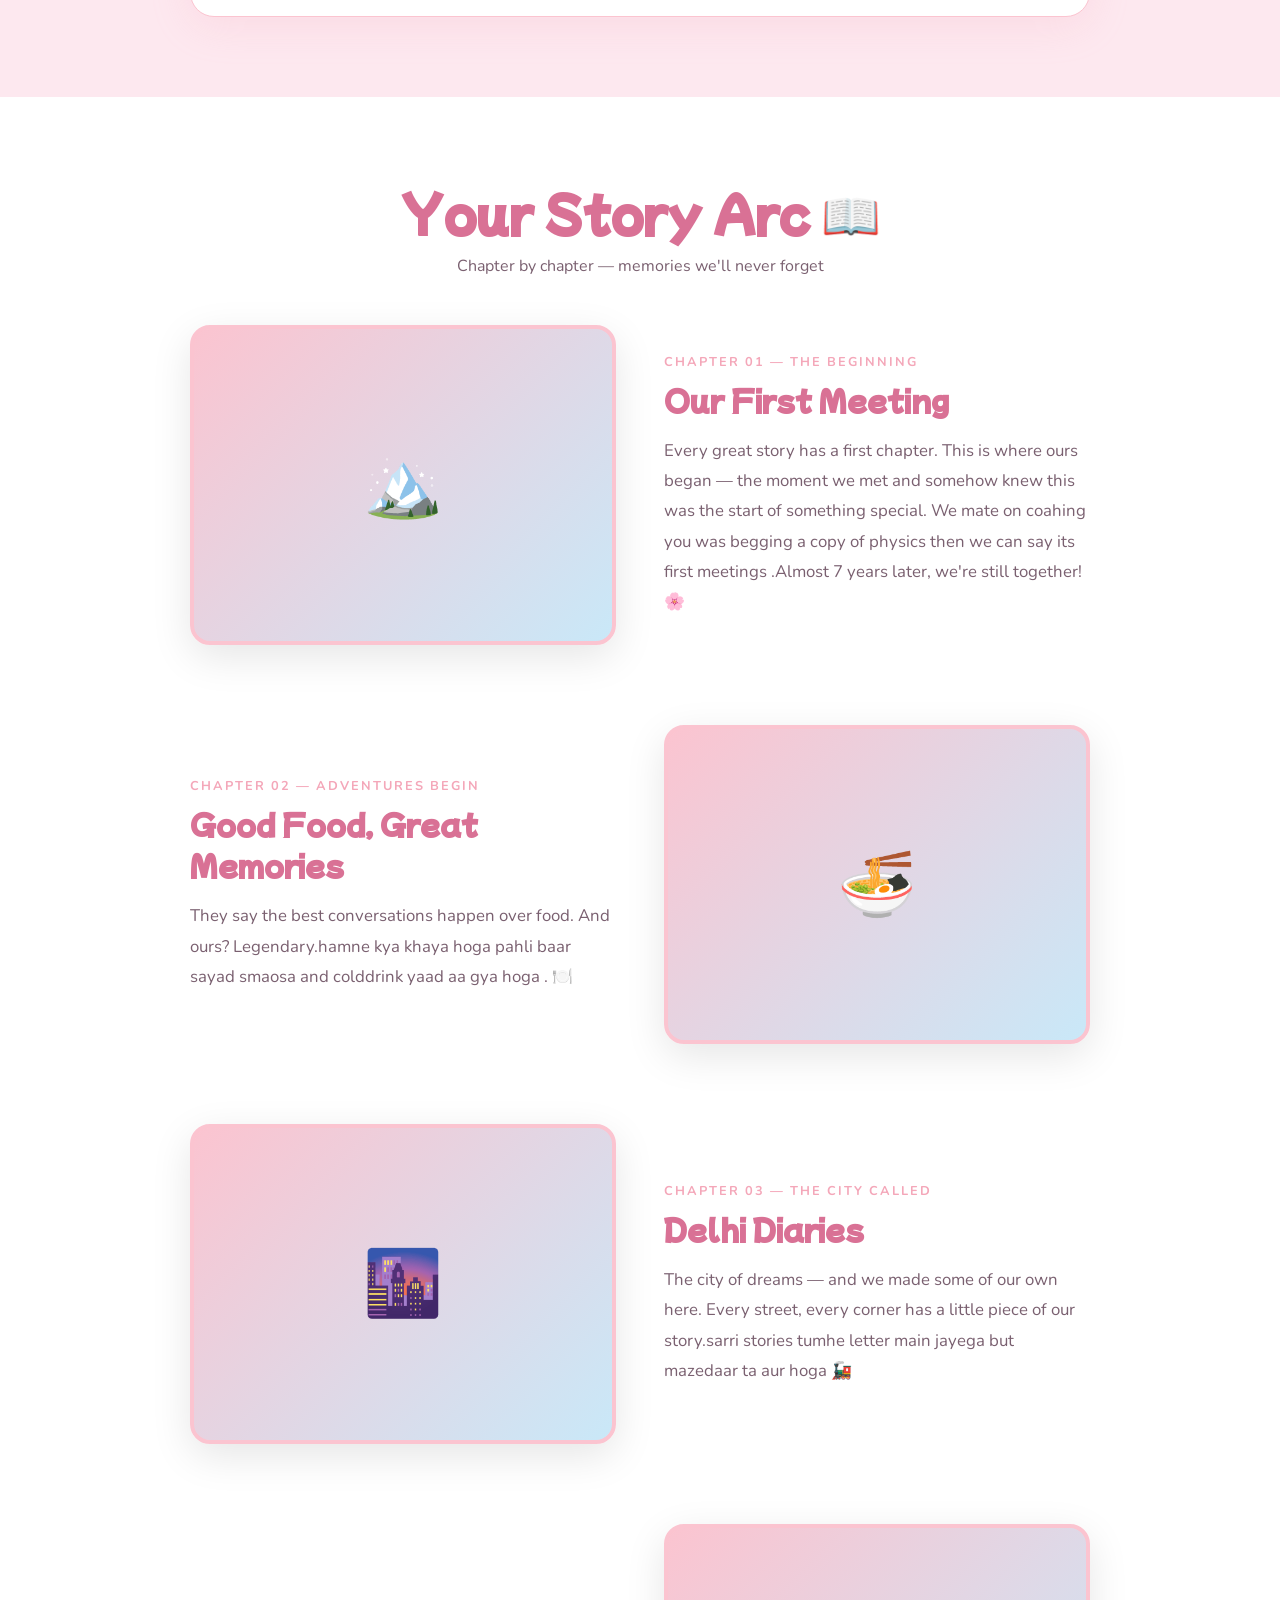
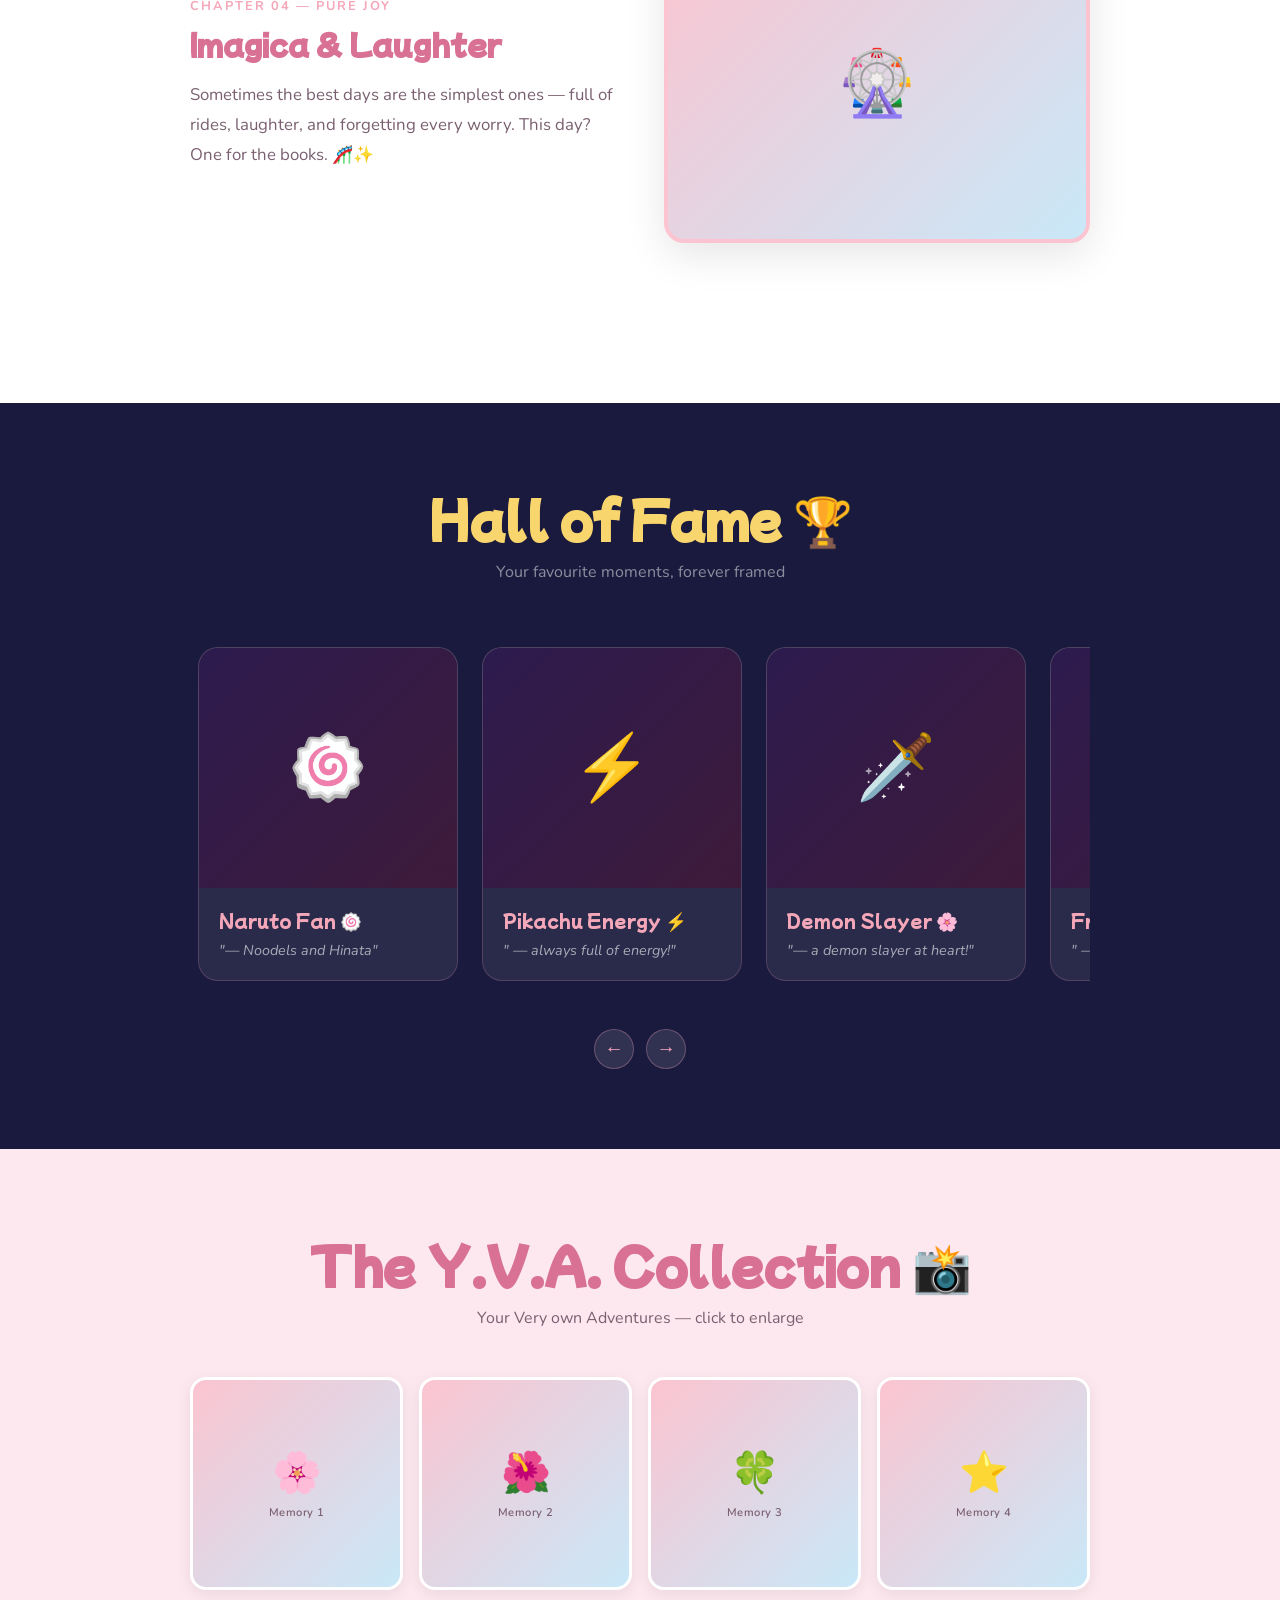
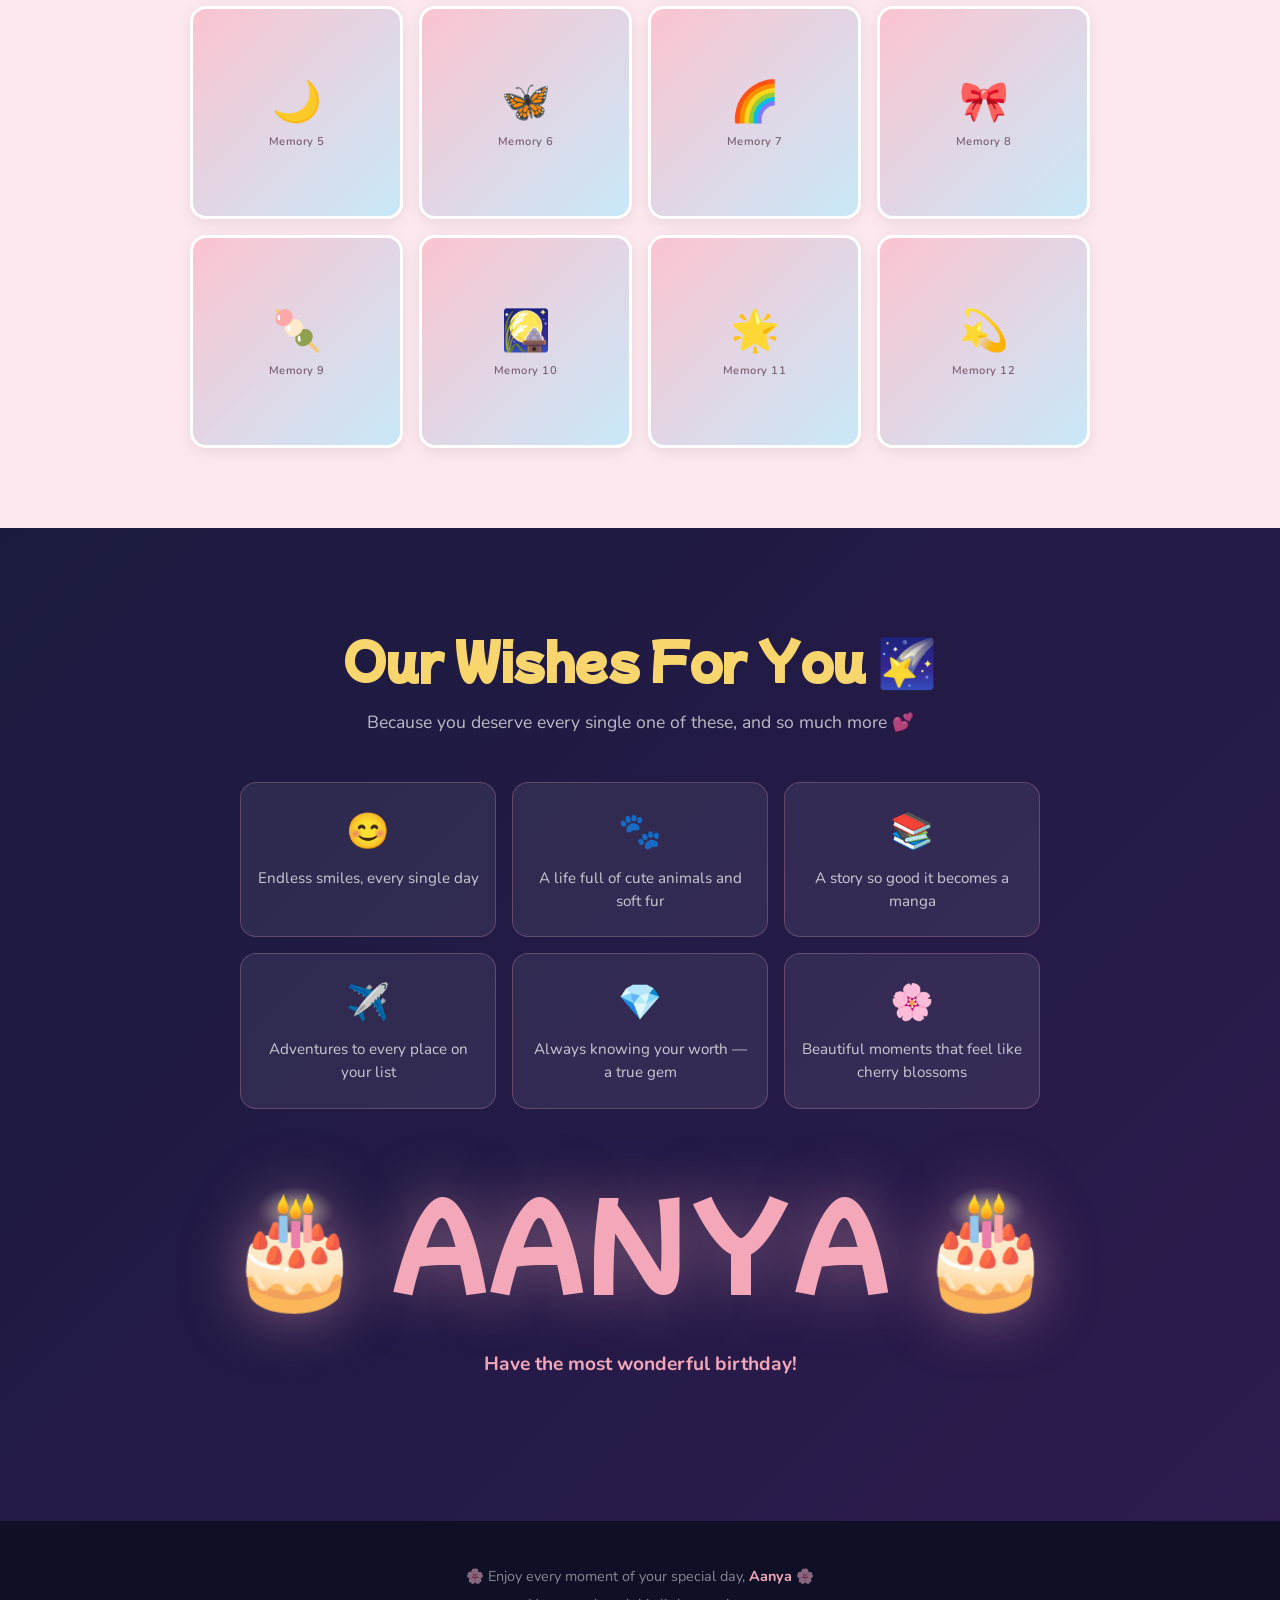
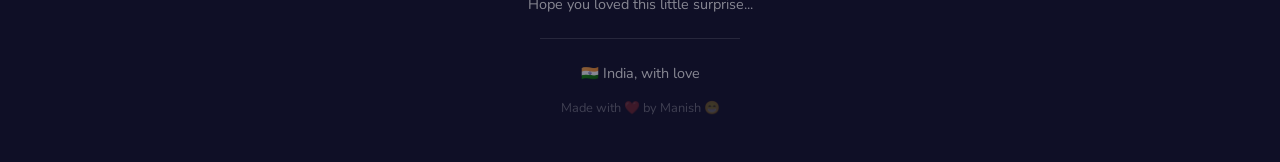
==== commit 74ed6416: "Add files via upload" ====
--- a/mitshua.html
+++ b/mitshua.html
@@ -722,130 +722,8 @@
 <!-- ─────────────── JAVASCRIPT ─────────────── -->
 <script>
 // ── STARS ──
-    return bd;
-  }
-
-  function pad(n) { return String(n).padStart(2,'0'); }
-
-  function tick() {
-    const diff = getNextBirthday() - new Date();
-    if (diff <= 0) {
-      document.getElementById('cd-d').textContent = '🎂';
-      document.getElementById('cd-h').textContent = '🎂';
-      document.getElementById('cd-m').textContent = '🎂';
-      document.getElementById('cd-s').textContent = '🎂';
-      return;
-    }
-    const days  = Math.floor(diff / 86400000);
-    const hours = Math.floor((diff % 86400000) / 3600000);
-    const mins  = Math.floor((diff % 3600000) / 60000);
-    const secs  = Math.floor((diff % 60000) / 1000);
-    document.getElementById('cd-d').textContent = pad(days);
-    document.getElementById('cd-h').textContent = pad(hours);
-    document.getElementById('cd-m').textContent = pad(mins);
-    document.getElementById('cd-s').textContent = pad(secs);
-  }
-  tick();
-  setInterval(tick, 1000);
-})();
-// ── SCROLL PROGRESS ──
-window.addEventListener('scroll', () => {
-  const h = document.documentElement;
-  const pct = (h.scrollTop / (h.scrollHeight - h.clientHeight)) * 100;
-  document.getElementById('progress-bar').style.width = pct + '%';
-});
-
-// ── INTERSECTION OBSERVER ──
-const observer = new IntersectionObserver((entries) => {
-  entries.forEach(e => {
-    if (e.isIntersecting) e.target.classList.add('visible');
-  });
-}, { threshold: 0.15 });
-
-document.querySelectorAll('.reveal, .timeline-item, .gallery-item, .wish-card').forEach(el => observer.observe(el));
-
-// ── HOF SCROLL BUTTONS ──
-document.getElementById('hof-left').addEventListener('click', () => {
-  document.getElementById('hof-track').scrollBy({ left: -280, behavior: 'smooth' });
-});
-document.getElementById('hof-right').addEventListener('click', () => {
-  document.getElementById('hof-track').scrollBy({ left: 280, behavior: 'smooth' });
-});
-
-// ── LIGHTBOX ──
-function openLightbox(src, fallback) {
-  const lb = document.getElementById('lightbox');
-  const cnt = document.getElementById('lightbox-content');
-  const img = new Image();
-  img.src = src;
-  img.onload = () => {
-    cnt.innerHTML = '';
-    cnt.appendChild(img);
-  };
-  img.onerror = () => {
-    cnt.innerHTML = `<div class="lightbox-placeholder">${fallback}</div>`;
-  };
-  lb.classList.add('active');
-  document.body.style.overflow = 'hidden';
-}
-function closeLightbox() {
-  document.getElementById('lightbox').classList.remove('active');
-  document.body.style.overflow = '';
-}
-document.getElementById('lightbox').addEventListener('click', function(e) {
-  if (e.target === this) closeLightbox();
-});
-document.addEventListener('keydown', e => { if (e.key === 'Escape') closeLightbox(); });
-window.openLightbox = openLightbox;
-window.closeLightbox = closeLightbox;
-
-// ── FLOATING HEARTS on click ──
-document.addEventListener('click', (e) => {
-  if (e.target.closest('.hof-btn') || e.target.closest('#music-btn') || e.target.closest('.lightbox-overlay')) return;
-  const hearts = ['💕','🌸','✨','💖','🌷','⭐'];
-  const h = document.createElement('div');
-  h.className = 'floating-heart';
-  h.textContent = hearts[Math.floor(Math.random()*hearts.length)];
-  h.style.left = (e.clientX - 15) + 'px';
-  h.style.top  = (e.clientY - 15) + 'px';
-  document.body.appendChild(h);
-  setTimeout(() => h.remove(), 4000);
-});
-
-// ── MUSIC (uses Web Audio API to play a simple birthday tune) ──
-let audioCtx = null, isPlaying = false, sourceNodes = [];
-function playBirthdaySong(ctx) {
-  const notes = [
-    261.6,261.6,293.7,261.6,349.2,329.6,0,
-    261.6,261.6,293.7,261.6,392,349.2,0,
-    261.6,261.6,523.2,440,349.2,329.6,293.7,0,
-    466.2,466.2,440,349.2,392,349.2,0
-  ];
-  const dur = 0.28;
-  let t = ctx.currentTime + 0.1;
-  notes.forEach(freq => {
-    if (freq === 0) { t += dur; return; }
-    const osc = ctx.createOscillator();
-    const gain = ctx.createGain();
-    osc.connect(gain); gain.connect(ctx.destination);
-    osc.frequency.value = freq;
-    osc.type = 'triangle';
-    gain.gain.setValueAtTime(0, t);
-    gain.gain.linearRampToValueAtTime(0.25, t + 0.02);
-    gain.gain.linearRampToValueAtTime(0, t + dur - 0.05);
-    osc.start(t); osc.stop(t + dur);
-    sourceNodes.push(osc);
-    t += dur;
-  });
-  return t - ctx.currentTime;
-}
-
-function toggleMusic() {
-  const btn = document.getElementById('music-btn');
-// ── STARS BACKGROUND ──
 (function() {
   const el = document.getElementById('stars');
-  if (!el) return;
   for (let i = 0; i < 120; i++) {
     const s = document.createElement('div');
     s.className = 'star';
@@ -864,7 +742,6 @@
 // ── SAKURA PETALS ──
 (function() {
   const canvas = document.getElementById('sakura-canvas');
-  if (!canvas) return;
   const ctx = canvas.getContext('2d');
   let petals = [];
 
@@ -918,55 +795,46 @@
   animate();
 })();
 
-// ── LIVE AGE TRACKER (Replaced Countdown) ──
+// ── COUNTDOWN ──
 (function() {
-  const birthDate = new Date(2004, 4, 27, 0, 0, 0); // 27 May 2004, 12:00 AM
-
-  function pad(n) { return String(n).padStart(2, '0'); }
-
-  function updateAge() {
+  // Set your birthday target here — format: YYYY, MM-1, DD
+  // Default: next June 1st (adjust to Aanya's actual birthday!)
+  function getNextBirthday() {
     const now = new Date();
-    
-    let years = now.getFullYear() - birthDate.getFullYear();
-    let months = now.getMonth() - birthDate.getMonth();
-    let days = now.getDate() - birthDate.getDate();
-    
-    // Agar current month/day birth month/day se peeche hai toh adjustments
-    if (days < 0) {
-      // Pichle mahine ke aakhri din nikalne ke liye
-      const prevMonthLastDay = new Date(now.getFullYear(), now.getMonth(), 0).getDate();
-      days += prevMonthLastDay;
-      months--;
+    let bd = new Date(now.getFullYear(), 5, 1); // June 1 — change month/day!
+    if (bd < now) bd.setFullYear(bd.getFullYear() + 1);
+    return bd;
+  }
+
+  function pad(n) { return String(n).padStart(2,'0'); }
+
+  function tick() {
+    const diff = getNextBirthday() - new Date();
+    if (diff <= 0) {
+      document.getElementById('cd-d').textContent = '🎂';
+      document.getElementById('cd-h').textContent = '🎂';
+      document.getElementById('cd-m').textContent = '🎂';
+      document.getElementById('cd-s').textContent = '🎂';
+      return;
     }
-    if (months < 0) {
-      months += 12;
-      years--;
-    }
-
-    // Live chalne wale time parts (Hours, Minutes, Seconds)
-    const hours = now.getHours();
-    const minutes = now.getMinutes();
-    const seconds = now.getSeconds();
-
-    // HTML elements ko update karne ke liye (Sahi IDs use karein)
-    if(document.getElementById('cd-y')) document.getElementById('cd-y').textContent = pad(years);
-    if(document.getElementById('cd-m')) document.getElementById('cd-m').textContent = pad(months);
-    if(document.getElementById('cd-d')) document.getElementById('cd-d').textContent = pad(days);
-    if(document.getElementById('cd-h')) document.getElementById('cd-h').textContent = pad(hours);
-    if(document.getElementById('cd-min')) document.getElementById('cd-min').textContent = pad(minutes);
-    if(document.getElementById('cd-s')) document.getElementById('cd-s').textContent = pad(seconds);
-  }
-
-  updateAge();
-  setInterval(updateAge, 1000);
+    const days  = Math.floor(diff / 86400000);
+    const hours = Math.floor((diff % 86400000) / 3600000);
+    const mins  = Math.floor((diff % 3600000) / 60000);
+    const secs  = Math.floor((diff % 60000) / 1000);
+    document.getElementById('cd-d').textContent = pad(days);
+    document.getElementById('cd-h').textContent = pad(hours);
+    document.getElementById('cd-m').textContent = pad(mins);
+    document.getElementById('cd-s').textContent = pad(secs);
+  }
+  tick();
+  setInterval(tick, 1000);
 })();
 
 // ── SCROLL PROGRESS ──
 window.addEventListener('scroll', () => {
   const h = document.documentElement;
   const pct = (h.scrollTop / (h.scrollHeight - h.clientHeight)) * 100;
-  const bar = document.getElementById('progress-bar');
-  if (bar) bar.style.width = pct + '%';
+  document.getElementById('progress-bar').style.width = pct + '%';
 });
 
 // ── INTERSECTION OBSERVER ──
@@ -979,26 +847,17 @@
 document.querySelectorAll('.reveal, .timeline-item, .gallery-item, .wish-card').forEach(el => observer.observe(el));
 
 // ── HOF SCROLL BUTTONS ──
-const leftBtn = document.getElementById('hof-left');
-const rightBtn = document.getElementById('hof-right');
-const track = document.getElementById('hof-track');
-
-if (leftBtn && track) {
-  leftBtn.addEventListener('click', () => {
-    track.scrollBy({ left: -280, behavior: 'smooth' });
-  });
-}
-if (rightBtn && track) {
-  rightBtn.addEventListener('click', () => {
-    track.scrollBy({ left: 280, behavior: 'smooth' });
-  });
-}
+document.getElementById('hof-left').addEventListener('click', () => {
+  document.getElementById('hof-track').scrollBy({ left: -280, behavior: 'smooth' });
+});
+document.getElementById('hof-right').addEventListener('click', () => {
+  document.getElementById('hof-track').scrollBy({ left: 280, behavior: 'smooth' });
+});
 
 // ── LIGHTBOX ──
 function openLightbox(src, fallback) {
   const lb = document.getElementById('lightbox');
   const cnt = document.getElementById('lightbox-content');
-  if (!lb || !cnt) return;
   const img = new Image();
   img.src = src;
   img.onload = () => {
@@ -1012,21 +871,17 @@
   document.body.style.overflow = 'hidden';
 }
 function closeLightbox() {
-  const lb = document.getElementById('lightbox');
-  if (lb) lb.classList.remove('active');
+  document.getElementById('lightbox').classList.remove('active');
   document.body.style.overflow = '';
 }
-const lbElement = document.getElementById('lightbox');
-if (lbElement) {
-  lbElement.addEventListener('click', function(e) {
-    if (e.target === this) closeLightbox();
-  });
-}
+document.getElementById('lightbox').addEventListener('click', function(e) {
+  if (e.target === this) closeLightbox();
+});
 document.addEventListener('keydown', e => { if (e.key === 'Escape') closeLightbox(); });
 window.openLightbox = openLightbox;
 window.closeLightbox = closeLightbox;
 
-// ── FLOATING HEARTS ON CLICK ──
+// ── FLOATING HEARTS on click ──
 document.addEventListener('click', (e) => {
   if (e.target.closest('.hof-btn') || e.target.closest('#music-btn') || e.target.closest('.lightbox-overlay')) return;
   const hearts = ['💕','🌸','✨','💖','🌷','⭐'];
@@ -1039,7 +894,7 @@
   setTimeout(() => h.remove(), 4000);
 });
 
-// ── MUSIC (Web Audio API) ──
+// ── MUSIC (uses Web Audio API to play a simple birthday tune) ──
 let audioCtx = null, isPlaying = false, sourceNodes = [];
 function playBirthdaySong(ctx) {
   const notes = [
@@ -1069,7 +924,6 @@
 
 function toggleMusic() {
   const btn = document.getElementById('music-btn');
-  if (!btn) return;
   if (isPlaying) {
     sourceNodes.forEach(n => { try { n.stop(); } catch(e) {} });
     sourceNodes = [];
@@ -1091,7 +945,6 @@
     }, len * 1000);
   }
 }
-window.toggleMusic = toggleMusic;
 </script>
 </body>
-</html>
+</html>
